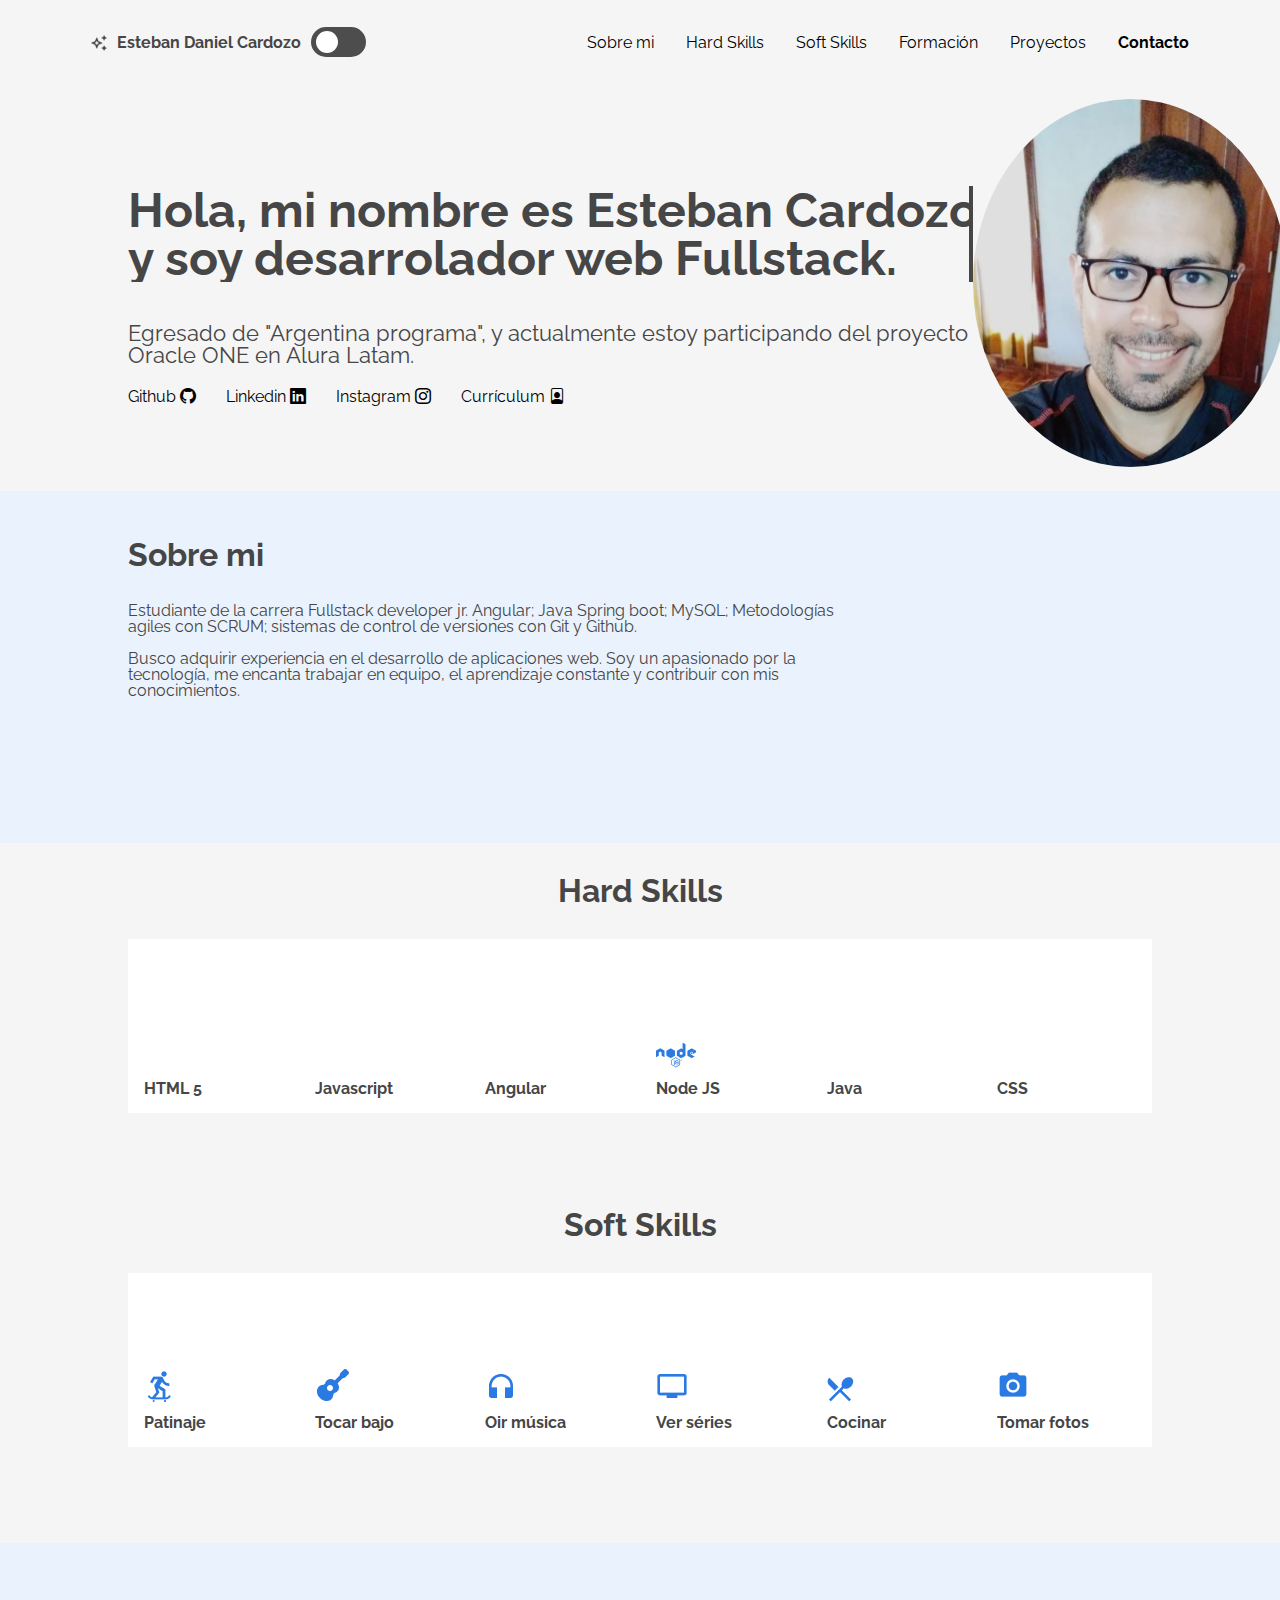
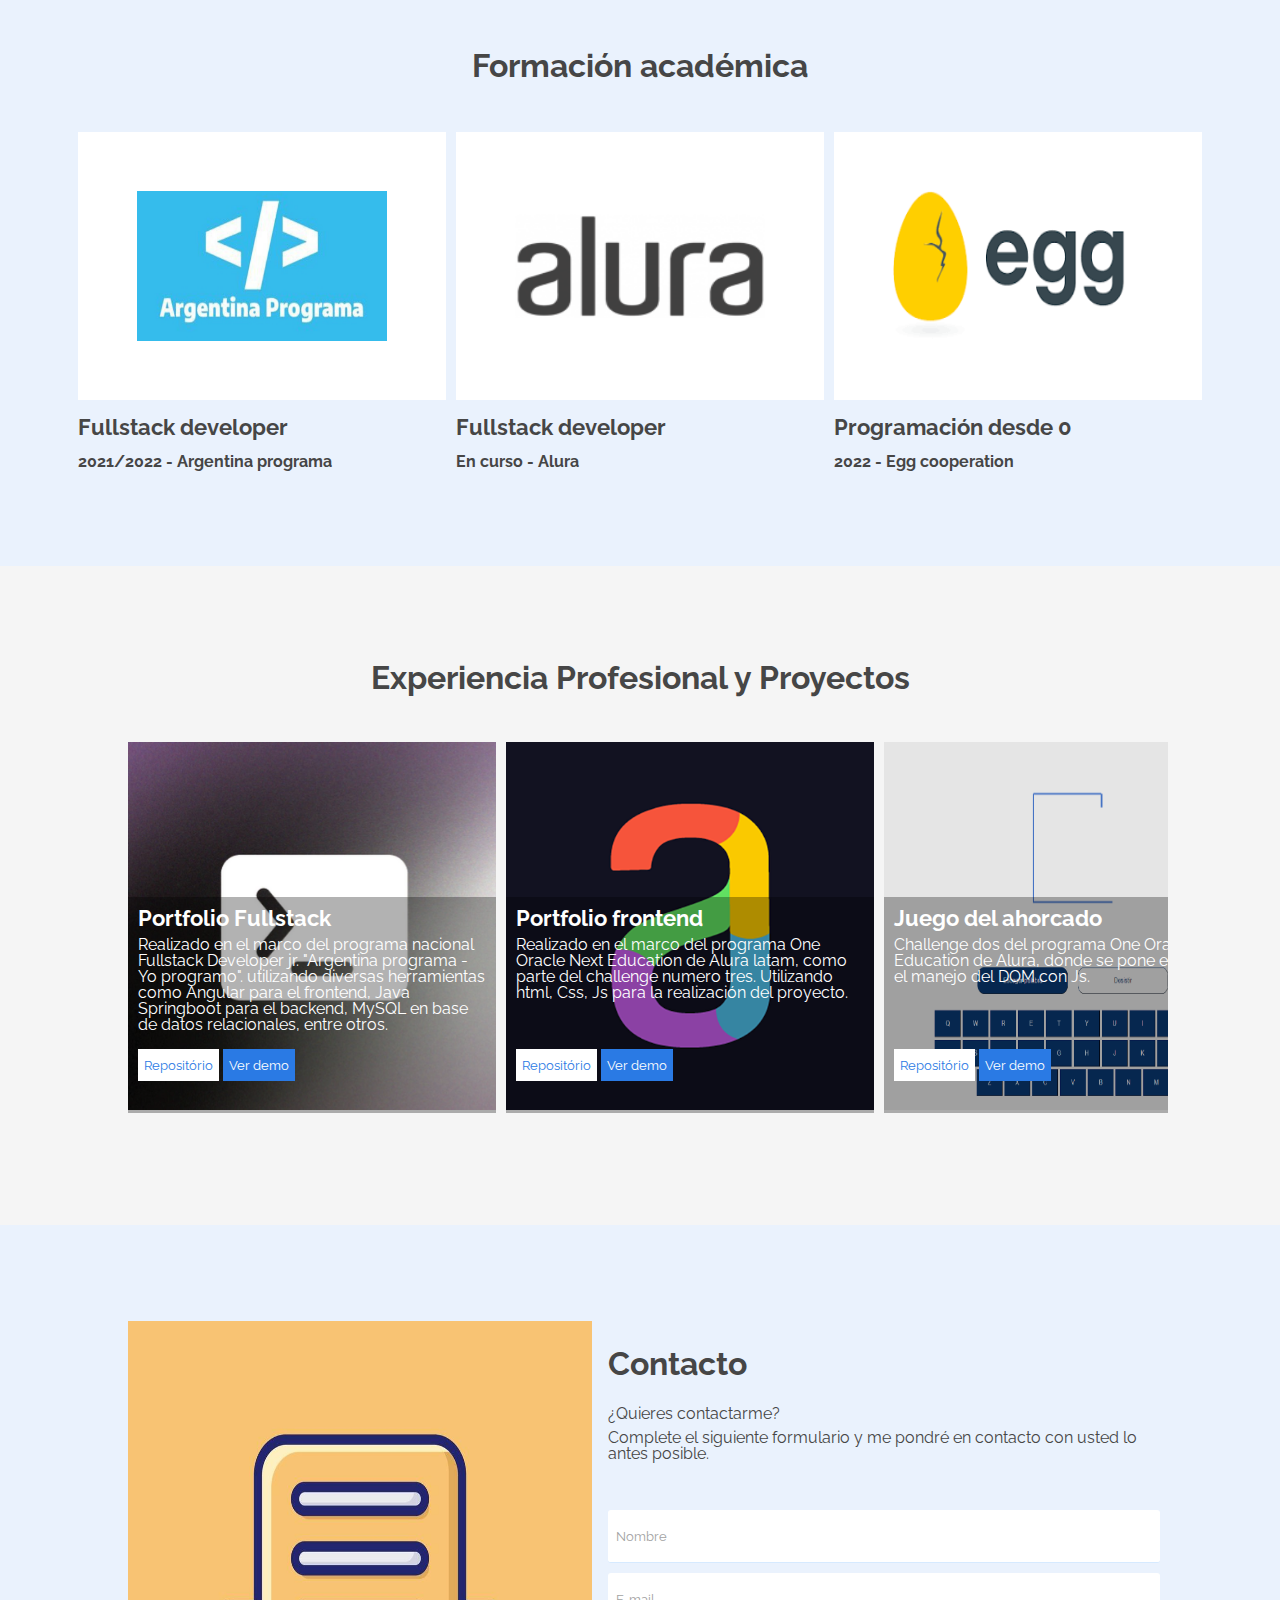
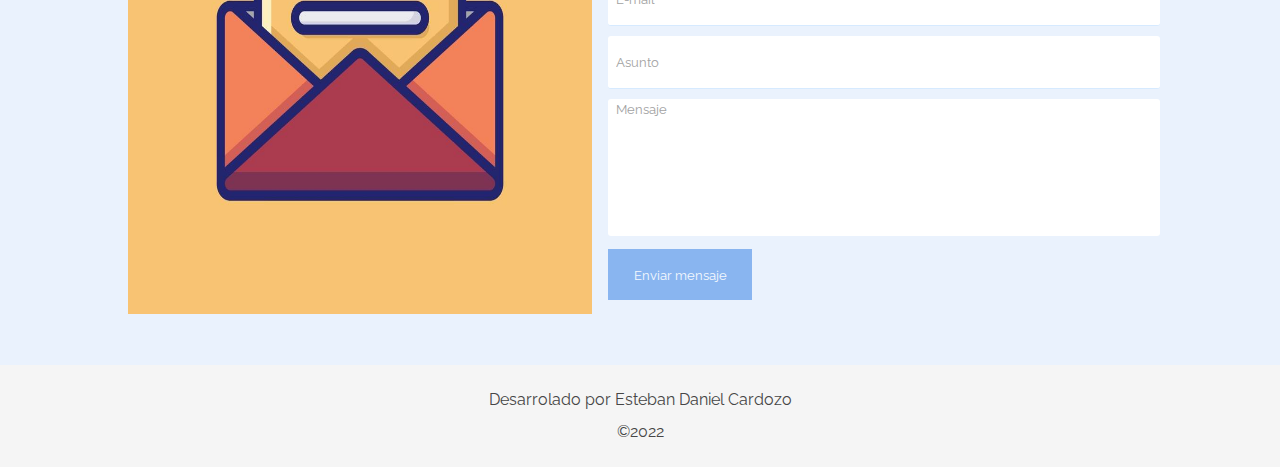
==== index.html @ bb332119 "se agrega animacion de tipeo a la clase title-profile.css" ====
<!DOCTYPE html>
<html lang="es">
  <head>
    <meta charset="UTF-8" />
    <meta http-equiv="X-UA-Compatible" content="IE=edge" />
    <meta name="viewport" content="width=device-width, initial-scale=1.0" />
    <!-- Referencia de la hoja de estilo de Css -->
    <link rel="stylesheet" href="style.css" />
    <!--css del menu----------------------------------------->
    <link rel="stylesheet" href="./menu.css" />
    <link rel="stylesheet" href="./css/menu/menu-header.css" />
    <link rel="stylesheet" href="./css/menu/menu-list.css" />
    <!--css header__title----------------------------------->
    <link rel="stylesheet" href="./title.css" />
    <link rel="stylesheet" href="./css/title/title-profile.css" />
    <link rel="stylesheet" href="./css/title/title-network.css" />
    <!--css section about------------------------------------->
    <link rel="stylesheet" href="./about.css" />
    <!-----------css section hard skilsss-------------------------->
    <link rel="stylesheet" href="./skills.css" />
    <link rel="stylesheet" href="./css/skills/skills-line.css" />
    <link rel="stylesheet" href="./css/skills/skills-box.css" />
    <!--css section soft skilss------------------------------------->
    <link rel="stylesheet" href="./soft-skills.css" />
    <link rel="stylesheet" href="./css/soft/soft-line.css" />
    <link rel="stylesheet" href="./css/soft/soft-box.css" />
    <!--css Sección de Formación académica -------------------->
    <link rel="stylesheet" href="./academic.css" />
    <link rel="stylesheet" href="./css/academic/academic-box.css" />
    <link rel="stylesheet" href="./css/academic/academic-list.css" />
    <!--section css experiencia laboral/proyectos-------------->
    <link rel="stylesheet" href="./experience.css" />
    <link rel="stylesheet" href="./css/experience/experience-card.css" />
    <link rel="stylesheet" href="./css/experience/experince-card-btn.css" />
    <!--------section de de contaco------------------->
    <link rel="stylesheet" href="./contact.css" />
    <link rel="stylesheet" href="./css/contact/contact-title.css" />
    <link rel="stylesheet" href="./css/contact/contact-form.css" />
    <!-----section del footer-------------------------->
    <link rel="stylesheet" href="./footer.css" />
    <!--validaciones del form-->
    <link rel="stylesheet" href="./css/validations/inputs.css" />

    <!--font awesome para los icons del proyecto-->
    <link
      rel="stylesheet"
      href="https://cdnjs.cloudflare.com/ajax/libs/font-awesome/6.2.0/css/all.min.css"
      integrity="sha512-xh6O/CkQoPOWDdYTDqeRdPCVd1SpvCA9XXcUnZS2FmJNp1coAFzvtCN9BmamE+4aHK8yyUHUSCcJHgXloTyT2A=="
      crossorigin="anonymous"
      referrerpolicy="no-referrer"
    />
    <link rel="icon" type="image/x-icon" href="./assets/favicon.png" />
    <!--bootstrap icons para el proyecto---------->
    <link
      rel="stylesheet"
      href="https://cdn.jsdelivr.net/npm/bootstrap-icons@1.8.3/font/bootstrap-icons.css"
    />
    <link rel="preconnect" href="https://fonts.googleapis.com" />
    <link rel="preconnect" href="https://fonts.gstatic.com" crossorigin />
    <!-- Fonte del Proyecto Raleway -->
    <link
      href="https://fonts.googleapis.com/css2?family=Raleway:wght@500&display=swap"
      rel="stylesheet"
    />
    <title>Mi Portafolio</title>
  </head>
  <body>
    <!-- Sección del Menú--------------------------------------------------------------------------------------------------------------------------  -->
    <div class="todo">
      <section class="menu">
        <header class="menu__header">
          <img class="menu__imagen" src="assets\vector.png" />
          <h3 class="menu__title">Esteban Daniel Cardozo</h3>
          <input type="checkbox" id="dark-mode" onclick="document.documentElement.classList.toggle('dark-mode')">
          <label for="dark-mode" class="lbl-switch"></label>
        </header>
        <nav>
          <ul class="menu__list">
            <li class="menu__list__item"><a href="#sobre-mi">Sobre mi</a></li>
            <li class="menu__list__item"><a href="#skills">Hard Skills</a></li>
            <li class="menu__list__item"><a href="#soft">Soft Skills</a></li>
            <li class="menu__list__item"><a href="#formacion">Formación</a></li>
            <li class="menu__list__item"><a href="#xp">Proyectos</a></li>
            <li class="menu__list__item__contacto">
              <a href="#contacto">Contacto</a>
            </li>
          </ul>
        </nav>
      </section>

      <!-- Sección del Header/Title/Hero ----------------------------------------------------------------------------------->
      <section class="title">
        <div class="title__div">
          <img class="title__profile" src="./assets/profile.jpeg" />
          <div class="title__container">
            <h2 class="title__bio">
              Hola, mi nombre es Esteban Cardozo <br> y soy desarrolador web
              Fullstack.
            </h2>

            <h3 class="title__subsection">
              Egresado de "Argentina programa", y actualmente estoy participando
              del proyecto Oracle ONE en Alura Latam.
            </h3>
            <ul class="title__network">
              <!-- Pon los enlaces de tus redes sociales favoritas -->
              <li class="title__network__item">
                <a href="https://github.com/EstebanDaniel" target="_blank"
                  >Github <i class="bi bi-github"></i>
                </a>
              </li>
              <li class="title__network__item">
                <a
                  href="https://www.linkedin.com/in/esteban-daniel-cardozo-7b8060239/"
                  target="_blank"
                  >Linkedin <i class="bi bi-linkedin"></i>
                </a>
              </li>
              <li class="title__network__item">
                <a
                  href="https://www.instagram.com/estebandaniel.cardozo/"
                  target="_blank"
                  >Instagram <i class="bi bi-instagram"></i
                ></a>
              </li>
              <li class="title__network__item">
                <a download href="./assets/CV_ESTEBAN_DANIEL_CARDOZO.pdf"
                  >Currículum <i class="bi bi-file-person"></i
                ></a>
              </li>
            </ul>
          </div>
        </div>
      </section>

      <!-- Sección sobre mi-------------------------------------------------------------------------------- -->
      <section class="about" id="sobre-mi">
        <div class="about__container">
          <div class="about__p">
            <h3 class="about__title">Sobre mi</h3>
            <p class="about__paragraph">
              Estudiante de la carrera Fullstack developer jr. Angular; Java
              Spring boot; MySQL; Metodologías agiles con SCRUM; sistemas de
              control de versiones con Git y Github.
            </p>
            <p class="about__paragraph">
              Busco adquirir experiencia en el desarrollo de aplicaciones web.
              Soy un apasionado por la tecnología, me encanta trabajar en
              equipo, el aprendizaje constante y contribuir con mis
              conocimientos.
            </p>
          </div>
          <!-- Si quieres, pon tú firma acá! -->
          <!--<img src="assets\signature.png">-->
        </div>
      </section>

      <!-- Sección de Skills------------------------------------------------------------------------- -->
      <section class="skills" id="skills">
        <h3 class="skills__title">Hard Skills</h3>
        <div class="skills__line">
          <div class="skills__box">
            <ul>
              <li class="skills__img"><i class="fa-brands fa-html5"></i></li>
              <li class="skills__name">HTML 5</li>
            </ul>
          </div>

          <div class="skills__box">
            <ul>
              <li class="skills__img">
                <i class="fa-brands fa-square-js"></i>
              </li>
              <li class="skills__name">Javascript</li>
            </ul>
          </div>

          <div class="skills__box">
            <ul>
              <li class="skills__img"><i class="fa-brands fa-angular"></i></li>
              <li class="skills__name">Angular</li>
            </ul>
          </div>

          <div class="skills__box">
            <ul>
              <li class="skills__img">
                <img src="assets\nodejs_icon.png" alt="" />
              </li>
              <li class="skills__name">Node JS</li>
            </ul>
          </div>

          <div class="skills__box">
            <ul>
              <li class="skills__img"><i class="fa-brands fa-java"></i></li>
              <li class="skills__name">Java</li>
            </ul>
          </div>

          <div class="skills__box">
            <ul>
              <li class="skills__img"><i class="fa-brands fa-css3-alt"></i></li>
              <li class="skills__name">CSS</li>
            </ul>
          </div>
        </div>
      </section>

      <!-- Sección de Soft skills --------------------------------------------------------------------------->
      <section class="soft" id="soft">
        <h3 class="soft__title">Soft Skills</h3>
        <div class="soft__line">
          <div class="soft__box">
            <ul>
              <li class="soft__img"><img src="assets\skate_icon.png" /></li>
              <li class="soft__name">Patinaje</li>
            </ul>
          </div>

          <div class="soft__box">
            <ul>
              <li class="soft__img">
                <img src="assets\guitar_icon.png" alt="" />
              </li>
              <li class="soft__name">Tocar bajo</li>
            </ul>
          </div>

          <div class="soft__box">
            <ul>
              <li class="soft__img">
                <img src="assets\headphones_icon.png" alt="" />
              </li>
              <li class="soft__name">Oir música</li>
            </ul>
          </div>

          <div class="soft__box">
            <ul>
              <li class="soft__img"><img src="assets\tv_icon.png" alt="" /></li>
              <li class="soft__name">Ver séries</li>
            </ul>
          </div>

          <div class="soft__box">
            <ul>
              <li class="soft__img">
                <img src="assets\forkspoon_icon.png" alt="" />
              </li>
              <li class="soft__name">Cocinar</li>
            </ul>
          </div>

          <div class="soft__box">
            <ul>
              <li class="soft__img">
                <img src="assets\camera_icon.png" alt="" />
              </li>
              <li class="soft__name">Tomar fotos</li>
            </ul>
          </div>
        </div>
      </section>
      <!---------------------------------------------------------------------------------------------------------------------->
      <!-- Sección de Formación académica -->
      <section class="academic" id="formacion">
        <h2 class="academic__title">Formación académica</h2>
        <div class="academic__courses">
          <div class="academic__courses__box">
            <ul class="academic__courses__list">
              <!-- Pon el logotipo de la institución de formación -->
              <li class="academic__courses__item__img">
                <img src="/assets/apLogo.png" />
              </li>
              <li class="academic__courses__item__title">
                <h4>Fullstack developer</h4>
              </li>
              <li class="academic__courses__item__subtitle">
                <p>2021/2022 - Argentina programa</p>
              </li>
            </ul>
          </div>
          <div class="academic__courses__box">
            <ul class="academic__courses__list">
              <!--Pon el logotipo de la institución de formación -->
              <li class="academic__courses__item__img">
                <img src="assets\alura_logo.png" />
              </li>
              <li class="academic__courses__item__title">
                <h4>Fullstack developer</h4>
              </li>
              <li class="academic__courses__item__subtitle">
                <p>En curso - Alura</p>
              </li>
            </ul>
          </div>
          <div class="academic__courses__box">
            <ul class="academic__courses__list">
              <!-- Pon el logotipo de la institución de formación -->
              <li class="academic__courses__item__img">
                <img src="assets/egg.png" />
              </li>
              <li class="academic__courses__item__title">
                <h4>Programación desde 0</h4>
              </li>
              <li class="academic__courses__item__subtitle">
                <p>2022 - Egg cooperation</p>
              </li>
            </ul>
          </div>
        </div>
      </section>

      <!-- Sección de Experiencia Profesional/Proyectos------------------------------------------------------------------------------->
      <section class="experience" id="xp">
        <h2 class="experience__section__title">
          Experiencia Profesional y Proyectos
        </h2>
        <div class="experience__galery">
          <div class="experience__card">
            <img src="./assets/fondoAp.jpg" alt="ap_logo" />
            <div class="experience__card__body">
              <h5>Portfolio Fullstack</h5>
              <p>
                Realizado en el marco del programa nacional Fullstack Developer
                jr. "Argentina programa - Yo programo". utilizando diversas
                herramientas como Angular para el frontend, Java Springboot para
                el backend, MySQL en base de datos relacionales, entre otros.
              </p>
              <div class="experience__card__btn">
                <a href="https://github.com/EstebanDaniel" target="_blank"
                  ><button class="experience__card__btn--repo">
                    Repositório
                  </button></a
                >
                <a href="https://hosting-angular-99528.web.app" target="_blank"
                  ><button class="experience__card__btn--demo">
                    Ver demo
                  </button></a
                >
              </div>
            </div>
          </div>

          <div class="experience__card">
            <img src="./assets/aluralatam.png" alt="portfolioOne" />
            <div class="experience__card__body">
              <h5>Portfolio frontend</h5>
              <p>
                Realizado en el marco del programa One Oracle Next Education de
                Alura latam, como parte del challenge numero tres. Utilizando
                html, Css, Js para la realización del proyecto.
              </p>
              <div class="experience__card__btn">
                <a
                  href="https://github.com/EstebanDaniel/PortfolioOne.git"
                  target="_blank"
                  ><button class="experience__card__btn--repo">
                    Repositório
                  </button></a
                >
                <a href="" target="_blank"
                  ><button class="experience__card__btn--demo">
                    Ver demo
                  </button></a
                >
              </div>
            </div>
          </div>

          <div class="experience__card">
            <img src="./assets/ahorcado.png" alt="ahorcadoOne" />
            <div class="experience__card__body">
              <h5>Juego del ahorcado</h5>
              <p>
                Challenge dos del programa One Oracle Next Education de Alura,
                donde se pone en practica el manejo del DOM con Js.
              </p>
              <div class="experience__card__btn">
                <a
                  href="https://github.com/EstebanDaniel/OneJuegoAhorcado.git"
                  target="_blank"
                  ><button class="experience__card__btn--repo">
                    Repositório
                  </button></a
                >
                <a
                  href="https://estebandaniel.github.io/OneJuegoAhorcado/"
                  target="_blank"
                  ><button class="experience__card__btn--demo">
                    Ver demo
                  </button></a
                >
              </div>
            </div>
          </div>

          <div class="experience__card">
            <img src="./assets/encriptador.png" alt="encriptadorOne" />
            <div class="experience__card__body">
              <h5>Encriptador One</h5>
              <p>
                Primer challenge del programa One Oracle Next Education de Alura
                latam, como puesta a punto de los conocimientos adquiridos en la
                ruta "principiante en programación"
              </p>
              <div class="experience__card__btn">
                <a
                  href="https://github.com/EstebanDaniel/EncriptadorOne.git"
                  target="_blank"
                  ><button class="experience__card__btn--repo">
                    Repositório
                  </button></a
                >
                <a
                  href="https://estebandaniel.github.io/EncriptadorOne/"
                  target="_blank"
                  ><button class="experience__card__btn--demo">
                    Ver demo
                  </button></a
                >
              </div>
            </div>
          </div>

          <div class="experience__card">
            <img src="./assets/dasslogo.png" alt="dassLogo" />
            <div class="experience__card__body">
              <h5>Dass SRL. Misiones, Argentina</h5>
              <p>
                Operario en multiples puestos, en los 9 años que desempeñe
                funciones en la empresa. Obteniendo un perfil responsable, con
                orientación a mejoras del desepeño de la mano de LEAN, 5s, etc.
              </p>
              <p>2011-2020</p>
            </div>
          </div>
        </div>
      </section>

      <!-- Sección de Contacto ----------------------------------------------------------------------------------------------------->
      <section class="formcontacto" id="contacto">
        <div class="formcontacto__contacto">
          <div class="formcontacto--esquerda">
            <img class="formcontacto__img" src="assets/contaco.jpg" />
          </div>
          <div class="formcontacto__text">
            <h2 class="formcontato__title">Contacto</h2>
            <h3 class="formcontacto__subtext">¿Quieres contactarme?</h3>
            <h3 class="formcontacto__subtext">
              Complete el siguiente formulario y me pondré en contacto con usted
              lo antes posible.
            </h3>

            <form
              class="formcontacto__form"
              id="form"
              action="https://formspree.io/f/mvonondz"
              method="POST"
            >
              <div class="input-container">
                <input
                  class="formcontacto__input --input"
                  type="text"
                  name="name"
                  placeholder="Nombre"
                  id="name"
                  required
                  pattern="[\s\S]{4,50}"
                  data-tipo="nombre"
                />
                <span class="input-message-error"></span>
              </div>

              <div class="input-container">
                <input
                  class="formcontacto__input --input"
                  type="email"
                  name="email"
                  placeholder="E-mail"
                  required
                  data-tipo="email"
                />
                <span class="input-message-error"></span>
              </div>

              <div class="input-container">
                <input
                  class="formcontacto__input --input"
                  type="text"
                  name="asunto"
                  placeholder="Asunto"
                  required
                  pattern="[\s\S]{4,50}"
                  data-tipo="asunto"
                />
                <span class="input-message-error"></span>
              </div>

              <div class="input-container">
                <textarea
                  class="formcontacto__textarea --input"
                  name="mensaje"
                  placeholder="Mensaje"
                  required
                  data-tipo="mensaje"
                  id="mensaje"
                ></textarea>
                <span class="input-message-error"></span>
              </div>

              <button
                disabled
                type="submit"
                class="formcontacto__btn"
                id="submitBtn"
              >
                Enviar mensaje
              </button>
            </form>
          </div>
        </div>
      </section>

      <!-- Sección de Footer------------------------------------------------------------------ -->
      <section class="footer">
        <div class="footer__rodapie">
          <p>Desarrolado por Esteban Daniel Cardozo</p>
          <p>©2022</p>
        </div>
      </section>
    </div>
    <!-- Script del documento JavaScript -->
    <script src="./app.js" type="module"></script>
  </body>
</html>
---- style.css ----
/*CSS Reset / Normalize*/
/* Hemos disponibilizado el básico de reset de estilos. Si quieren, añadan más informaciones 
en las secciones señaladas */

:root{
    /* Inserta la variable de los otros colores inspeccionando el exemplo de figma */
    /*Se esforce para trabalhar com variáveis, é uma dica profissional valiosa*/
   --cor-de-fundo: #F5F5F5;
   --cor-de-link: #000;
   --cor-sobre-mi:#EAF2FD;
   --cor-de-fuente:#464646;
   --primary-color: #0071ea;
   --secondary-color: #d6eaff;
   --contrast-dark-color: #4d4d4d;
   --contrast-light-color: #fff;
   --warning-color: #df2525;
   /*--success-color: #047900;*/
   --success-color: #0da308;
   --transparency-color: #4d4d4d33;
   --shadow: 0 5px 10px #55a6ff38;
}

html.dark-mode{
    filter:invert(100%);
}

html.dark-mode img{
    filter:invert(100%);
}

body {
    box-sizing: border-box;
    background-color: var(--cor-de-fundo) ;
    font-family: 'Raleway';
    margin: 0;
    padding: 0;
    line-height: 1;
}

ol, ul,li {
    list-style: none;
}
a{
    text-decoration: none;
    color: var(--cor-de-link);
}

/*En este desafío nosostros gustaríamos que ustedes intentaran utilizar la metodología BEM. 

Lo que es el BEM?

BEM (Bloque, Elemento, Modificador) es un enfoque basado en componentes para el 
desarrollo web. La idea detrás de esto es dividir la interfaz de usuario en bloques
independientes. Esto hace que el desarrollo de la interfaz sea fácil y rápido, incluso
con una interfaz de usuario compleja, y permite la reutilización del código existente sin copiar y pegar.

Enlace de la documentación oficial!
https://en.bem.info/methodology/quick-start/*/

.todo{
   
    min-height: 100vh;
    color:var(--cor-de-fuente);
}


/* Vamos a desafiarnos trabajando con responsividad?
Utiliza las referencias de los breakpoints @media abajo */


/*Tablet*/
@media (min-width: 768px) {

/* Menú */

/*title*/

/*Skills*/

/*Hobbies*/

/*Formación Académica*/

/*Experiencia Profesional*/

}

/*Mobile*/
@media (min-width: 425px) {

/*Menu*/

/*Titulo*/

/*Sección sobre mi*/

/*Skills*/

/*Hobbies*/
 
/*Formación Académica*/

/*Experiencia Profesional*/

 /*Contacto*/

/*Footer*/

}
---- menu.css ----
/*Sección Menu*/

.lbl-switch{
    margin:8px 0 0 10px;
    display: inline-block;
    width:55px;
    height: 30px;
    background-color: #4d4d4d;
    border-radius: 100px;
    position: relative;
    cursor: pointer;
}

.lbl-switch::after{
    position: absolute;
    content: "";
    width:22px;
    height:22px;
    background: #fff;
    border-radius: 100px;
    top: 4px;
    left: 5px;
    transition:0.3s;
}

#dark-mode:checked~ .lbl-switch::after{
    left: 28px;
}


#dark-mode{
    display: none;
}

 .menu {

    display:flex;
    justify-content: space-around;
    text-align: center;
    align-items: center;
    margin-top: 1.2rem;
    

}
---- css/menu/menu-header.css ----
.menu__header {
   display: flex; 
   
}

.menu__imagen{
    align-items: center;
    margin-top: 1rem;
    margin-right: 0.65rem;
    width: 1rem;
    height: 1rem;
}

.menu__title{
  font-size:1rem;
}
---- css/menu/menu-list.css ----
.menu__list{
    display:flex;
    justify-content: center;
    align-items: center;
    gap:2rem;
}

.menu__list__item__contacto{
   font-weight: bold;
}

.menu__list__item:hover{
    
    text-decoration: underline;
}

.menu__list__item__contacto:hover{
   
    text-decoration: underline;
}
---- title.css ----
/*Sección Title*/

.title__div{
    display: flex;
    align-items: center;
    width: 80%;
    margin: auto;
    margin-top: 2rem;
    
}
---- css/title/title-profile.css ----
.title__profile{
    order:1;
    background: url('/assets/profile.jpeg') center / cover no-repeat;
    border-radius: 100%;
    border-color: #464646;
   height: 368px;
   width: 368px;
}



.title__bio{

    font-size:3rem;
    white-space: nowrap;
    border-right: 4px solid;
    width: 29ch;
    animation: typing 2s steps(29),
    blink 0.5s infinite step-end alternate;
    overflow: hidden;
}

@keyframes typing  {
    from {
        width: 0;
    } 
}

@keyframes blink {
    50%  {
        border-color:transparent;
    }
}

.title__subsection{
    font-size:1.375rem;
    font-weight: normal;
}
---- css/title/title-network.css ----
.title__network{
    display: flex;
    gap: 30px;
    padding-left:0;
    
}

.title__network__item:hover{
    opacity: 0.6;
}
---- about.css ----
/*Sección About*/
.about{
    background-color: var(--cor-sobre-mi);
    margin-top:1.5rem;
}

.about__container{
    width: 80%;
    margin:auto;
    gap:16px;
    
}

.about__title{
    font-size:2rem;
    font-weight:bold;
}

.about__p{
    padding: 1rem 0 8rem 0;
}

.about__paragraph{
  
    width:70%;
   

}
---- skills.css ----
.skills{
   width: 80%;
   margin: auto;
   margin-top:2rem;
}

.skills__title{

    text-align: center;
    font-weight:bold;
    font-size:2rem;

}
---- css/skills/skills-line.css ----
.skills__line{
    display: flex;
    justify-content:space-between;
    
}
---- css/skills/skills-box.css ----
.skills__box{
    display: flex;
    justify-content: flex-start;
    align-items: flex-end;
    width:176px;
    height:174px;
    background-color: #fff;
    padding-left: 0;
}

.skills__box ul{
    padding-left: 1rem;
}

.skills__box:hover{
    cursor: pointer;
    transition: 0.3s all;
    transform: scale(0.9);
}

.skills__img{
    font-size:2rem;
    color:#2A7AE4;
}

.skills__name{

    margin-top:0.5rem;
    font-weight:bold;
    
    
}
---- soft-skills.css ----
.soft{
    width: 80%;
    margin: auto;
    margin-top:6rem;
    margin-bottom:6rem;
 }
 
 .soft__title{
 
     text-align: center;
     font-weight:bold;
     font-size:2rem;
 
 }
---- css/soft/soft-line.css ----
.soft__line{
    display: flex;
    justify-content:space-between;
    
}
---- css/soft/soft-box.css ----
.soft__box{
    display: flex;
    justify-content: flex-start;
    align-items: flex-end;
    width:176px;
    height:174px;
    background-color: #fff;
    padding-left: 0;
}

.soft__box ul{
    padding-left: 1rem;
}

.soft__box:hover{
    cursor: pointer;
    transition: 0.3s all;
    transform: scale(0.9);
}

.soft__img{
    font-size:2rem;
    color:#2A7AE4;
}

.soft__name{

    margin-top:0.5rem;
    font-weight:bold;
    
    
}
---- academic.css ----
.academic{
    width:100%;
    background-color: var(--cor-sobre-mi);
    padding-top:5rem;
    padding-bottom:5rem;
}

.academic__title{
    text-align: center;
    font-weight:bold;
    font-size:2rem;
    
    

}
---- css/academic/academic-box.css ----
.academic__courses{
    width: 80%;
    display:flex;
    justify-content:center;
    margin:auto;
    gap:10px;
    

}

.academic__courses__box{
  
    text-align:center;
    margin-top:0.5rem;
    
}

.academic__courses__box:hover{
    cursor: pointer;
    transition: 0.3s all;
    transform: scale(0.9);
}
---- css/academic/academic-list.css ----
.academic__courses__list{
    padding-left:0;
}

.academic__courses__item__img{

    display:flex;
    align-items:center;
    justify-content:center;
    width:368px;
    height:268px;
    background-color: #fff;
}

.academic__courses__item__img img{

    width:250px;
    height:150px;
   
}

.academic__courses__item__title h4{
    font-size:1.375rem;
    font-weight:bold;
    text-align:left;
    margin-top:1rem;
    margin-bottom:0.7rem;
}

.academic__courses__item__subtitle p{
    text-align:left;
    font-weight: bold;

}
---- experience.css ----
.experience{
    width:100%;
    margin-top:6rem;
}

.experience__section__title{
    text-align: center;
    font-weight:bold;
    font-size:2rem;
}

.experience__galery{
    
    width:80%;
    margin:auto;
    margin-top: 2rem;
    display: flex;
    overflow-y: auto;
    padding:1rem;
}

.experience__galery::-webkit-scrollbar{
    width: 10px;
    background: #d6eaff;
    border-radius:100px;
    
}

.experience__galery::-webkit-scrollbar-thumb{
    border-radius:100px;
    background: #0071ea;
    
}

.experience__galery::-webkit-scrollbar-thumb:hover{
    background: #0068d7;
    
}
---- css/experience/experience-card.css ----
.experience__card{
    margin-right: 10px;
    position:relative;
    
}


.experience__card img{
    width:368px;
    
    height:368px;

}

.experience__card__body{
    height:53%;
    position:absolute;
    bottom:0;
    padding:10px;
    background-color: rgba(0, 0, 0, 0.3);
    color: #fff;
}

.experience__card__body h5{
   
    font-size:1.375rem;
    padding-bottom: 0.5rem;
}

.experience__card__body h5,.experience__card__body p {
    margin:0;
}

.experience__card__body p {
    height:96px;
}
---- css/experience/experince-card-btn.css ----
.experience__card__btn  button{
    height: 2rem;
    cursor: pointer;
    border-width: 0;
    margin-top:1rem;
    font-family: 'Raleway';
     
}

.experience__card__btn--repo{

    background-color:#fff;
    color:#2A7AE4;
    border-color: #2A7AE4;
 
}

.experience__card__btn--repo:hover{
    transition: all 0.3s;
    opacity: 0.8;
}

.experience__card__btn--demo{

    background-color:#2A7AE4;
    color:#fff;

}

.experience__card__btn--demo:hover{
    transition: all 0.3s;
    opacity: 0.8;
}
---- contact.css ----
.formcontacto{
    width: 100%;
    background-color:var( --cor-sobre-mi);
    margin-top: 6rem;
}

.formcontacto__contacto {
    width: 80%;
    margin: auto;
    display: flex;
    padding: 6rem 3rem 3rem 3rem;

}
---- css/contact/contact-title.css ----
.formcontacto--esquerda{

    padding:0 1rem 0 0;
}

.formcontacto__img{
    height: 593px;
    width:464px;
    background-position: center;
    background-repeat: no-repeat;
    background-size: cover;
}

.formcontacto__text{
    display: block;
   
    
    
}

.formcontato__title{
    font-size:2rem;
    font-weight:bold;
}

.formcontacto__subtext{
    font-size:1rem;
    font-weight:normal;
    margin: 0 0 0.5rem 0;  
}
---- css/contact/contact-form.css ----
.formcontacto__form{
    display:flex;
    flex-direction: column;
    gap: 10px;
    margin-top: 3rem;
    justify-content: flex-end;
}

.formcontacto__input{
    width: 100%;
    height:3.25rem;
   border-radius:3px;
   padding: 0 0 0 0.5rem;
   border: none;
   border-bottom: 1px solid var(--secondary-color);
}

.formcontacto__input::placeholder{
    color:#A2A2A2;
    font-family: 'Raleway';
  
}

.formcontacto__input:focus {
    outline: none;
    background-color: #fff;
  }

.formcontacto__textarea{
    resize:none;
    width:100%;
    height:8.3125rem;
    border-radius:3px;
    border: none;
    padding-right: 0.375rem;
    
}


.formcontacto__textarea::placeholder{
    
    color:#A2A2A2;
    font-family: 'Raleway';
    padding: 0 0 0 0.375rem;
}

.formcontacto__textarea:focus {
    outline: none;
    background-color: #fff;
}

.formcontacto__btn{
    height:3.1875rem;
    width:9rem;
    background-color:#2A7AE4;
    color:#fff;
    border: none;
    font-family: 'Raleway'; 
    cursor: pointer;
}

.formcontacto__btn:hover{
    opacity: 0.8;
}

#submitBtn:disabled{
   opacity:0.5;
}
---- footer.css ----
.footer {
   
    width: 100%;
    height:6.375rem;
    display: flex;

}

.footer__rodapie{
    width:80%;
    margin:auto;
   
    
}

.footer__rodapie p {
    
    text-align: center;
  
}
---- css/validations/inputs.css ----
.input-container--invalid .--input {
    border: 1px solid;
    border-color: var(--warning-color);
  }
  
  .input-message-error {
    display: none;
  }


.input-container--invalid .input-message-error {
    color: var(--warning-color);
    display: block;
    margin-top: 0.5rem;
    padding-left: 0.5rem;
    font-size: 0.9rem;
    
  }

 .input-container--valid .--input{
    border:1px solid;
    border-color: var(--success-color);
  }
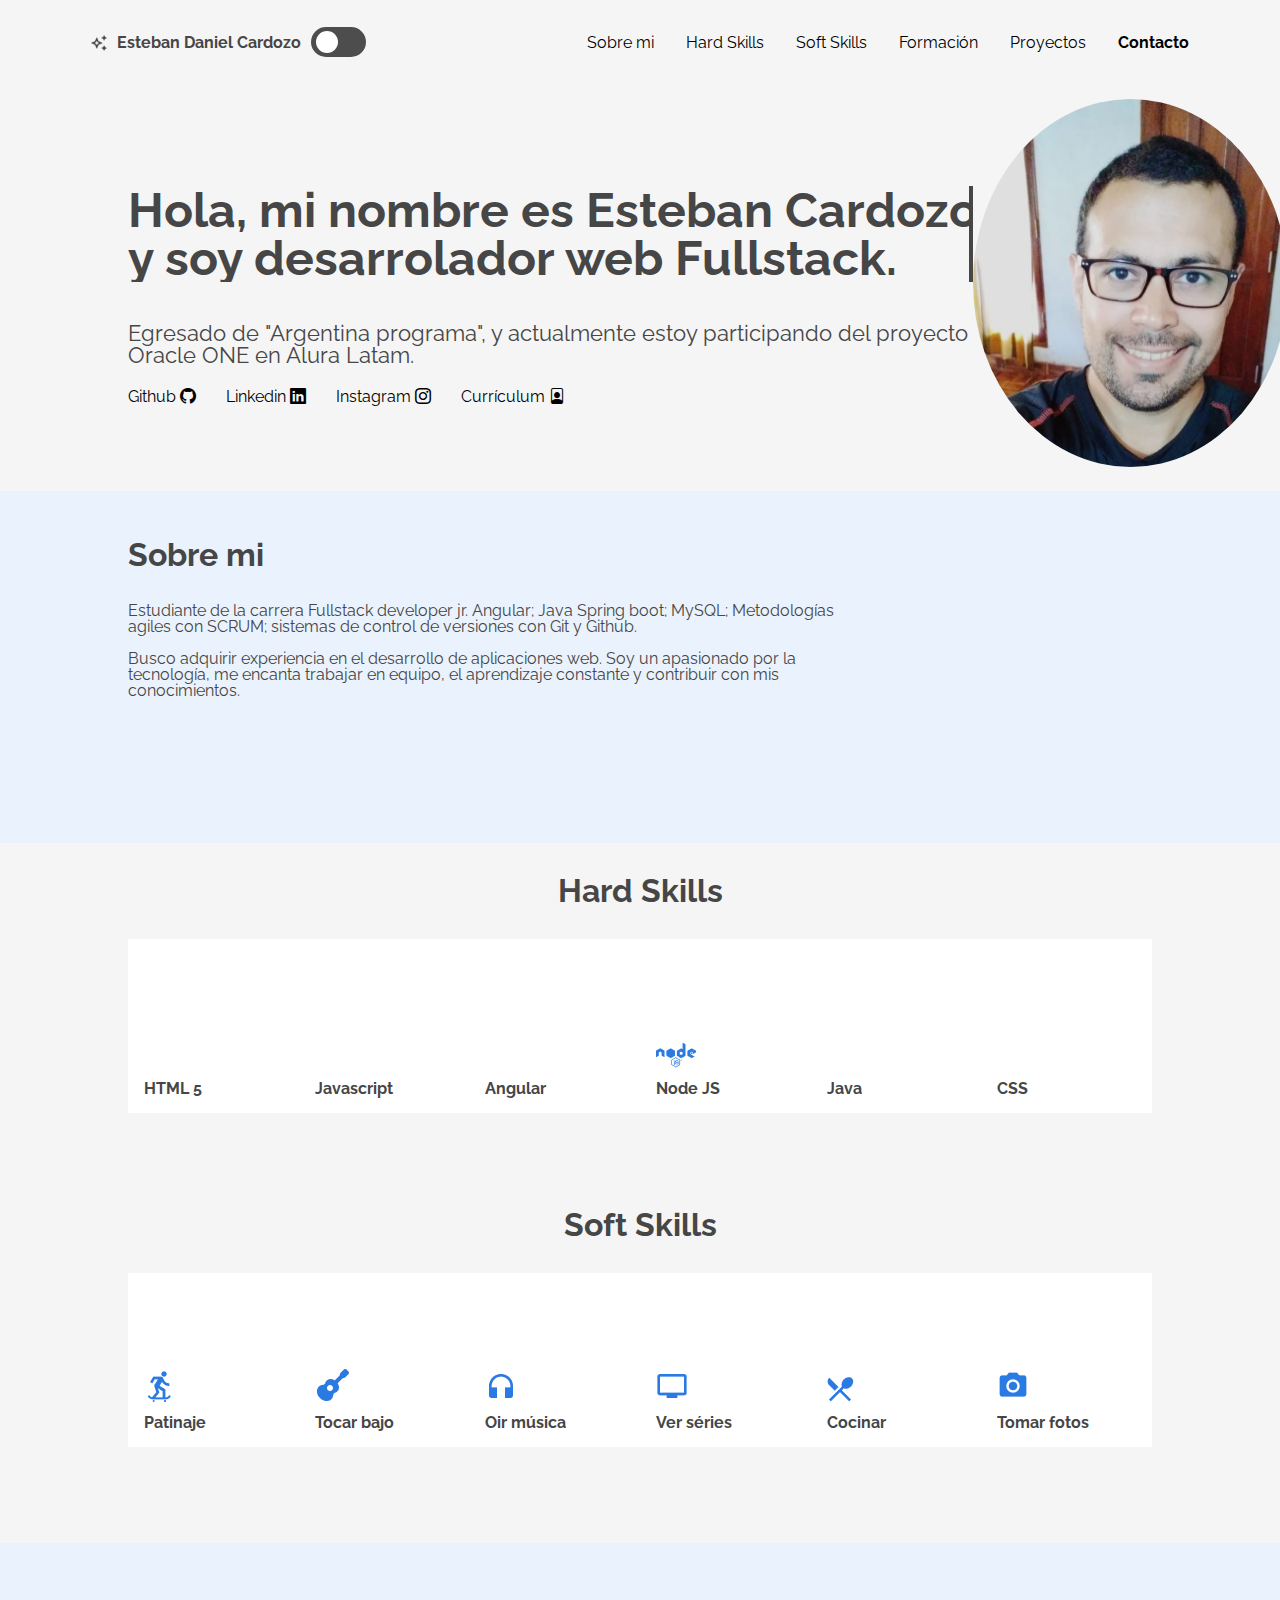
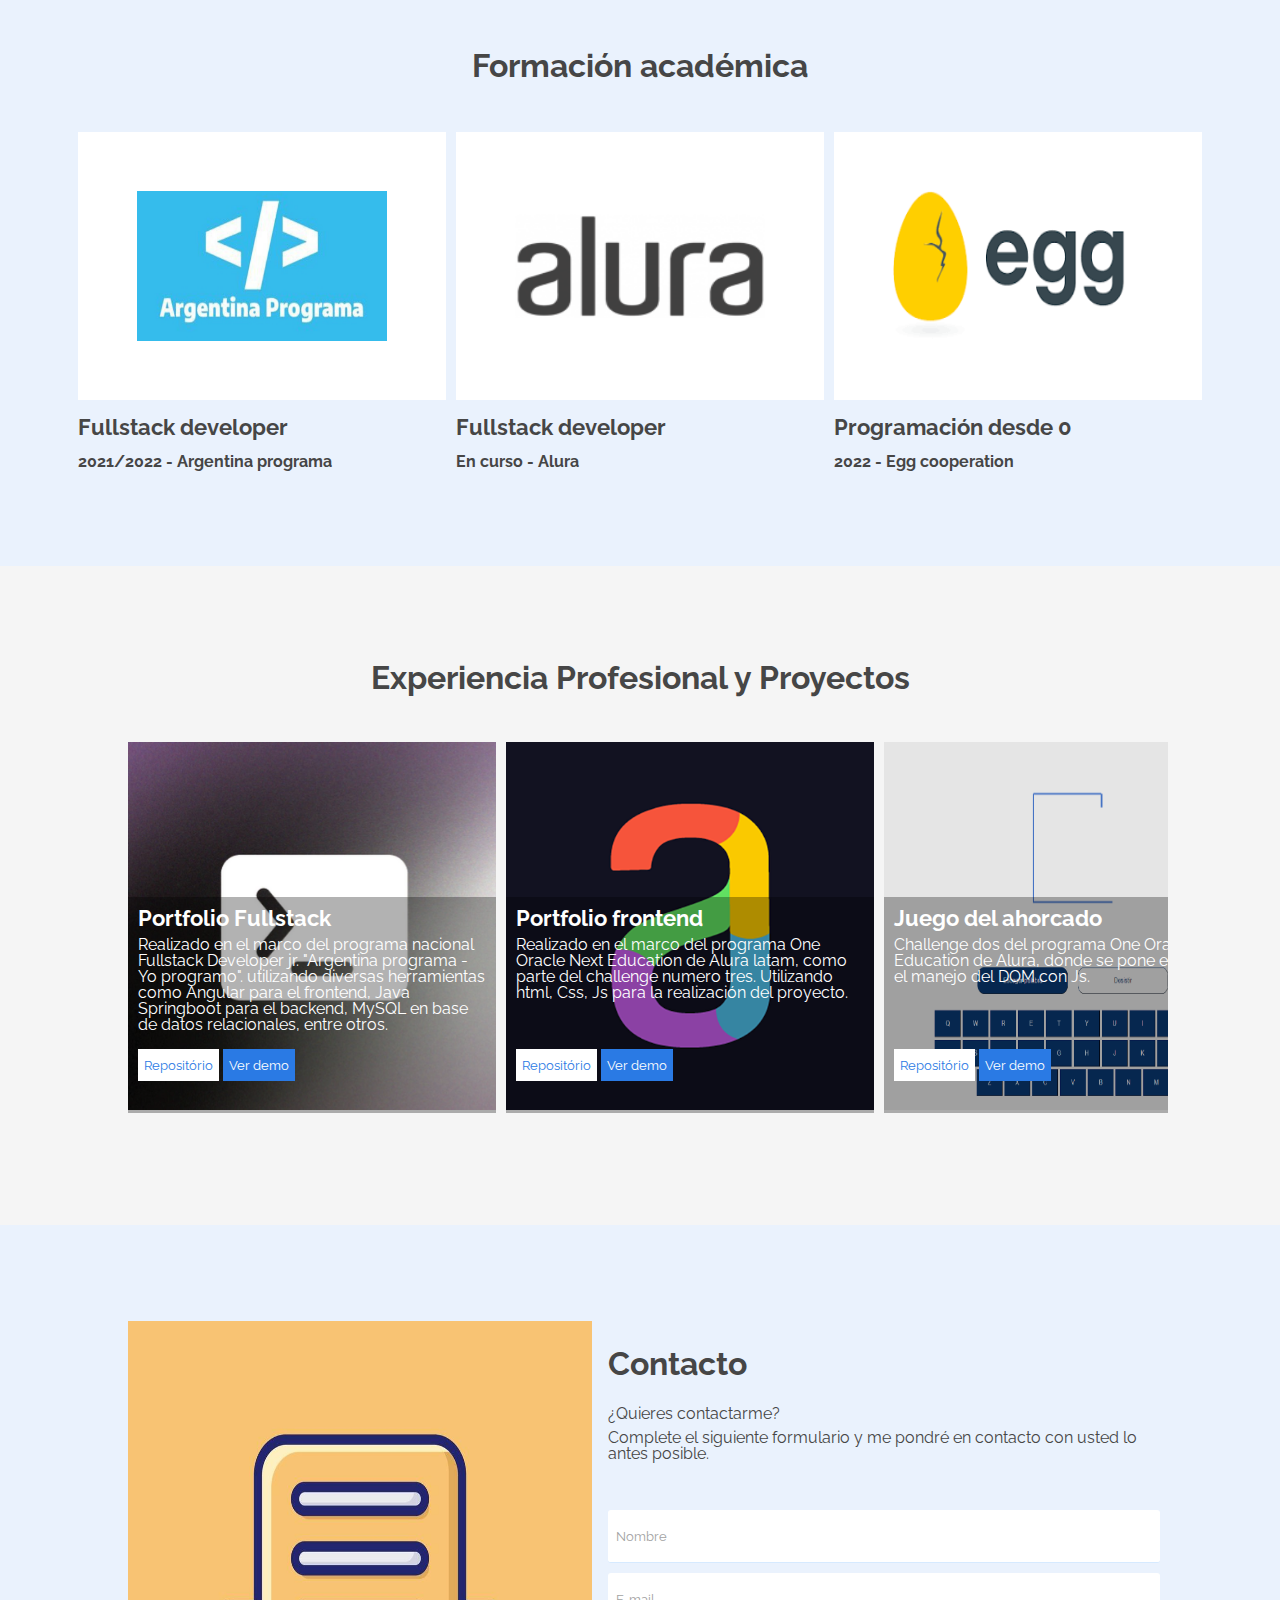
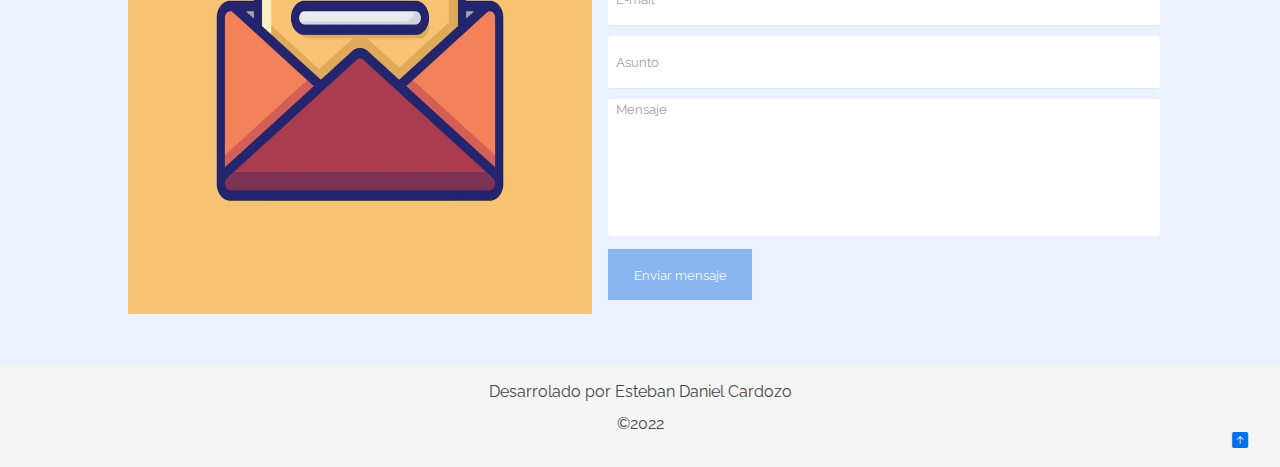
==== commit e4d67369: "se agrega volver-inicio en el footer" ====
--- a/index.html
+++ b/index.html
@@ -527,7 +527,8 @@
       <section class="footer">
         <div class="footer__rodapie">
           <p>Desarrolado por Esteban Daniel Cardozo</p>
-          <p>©2022</p>
+          <p>©2022 <a class="footer__volver-inicio" href="#"><i class="bi bi-arrow-up-square-fill"></i></a></p>
+          
         </div>
       </section>
     </div>
--- a/style.css
+++ b/style.css
@@ -26,6 +26,10 @@
 
 html.dark-mode img{
     filter:invert(100%);
+}
+
+html{
+    scroll-behavior: smooth;
 }
 
 body {
--- a/footer.css
+++ b/footer.css
@@ -7,7 +7,7 @@
 }
 
 .footer__rodapie{
-    width:80%;
+    width:100%;
     margin:auto;
    
     
@@ -17,4 +17,26 @@
     
     text-align: center;
   
-}+}
+
+.footer__volver-inicio{
+
+  
+    display: flex;
+    justify-content: flex-end;
+    margin-right: 2rem;
+    color:#0071ea;
+    
+
+}
+
+
+.footer__volver-inicio i:hover{
+
+    cursor: pointer;
+    transition: 0.3s all;
+    transform: scale(1.5);
+   
+}
+
+
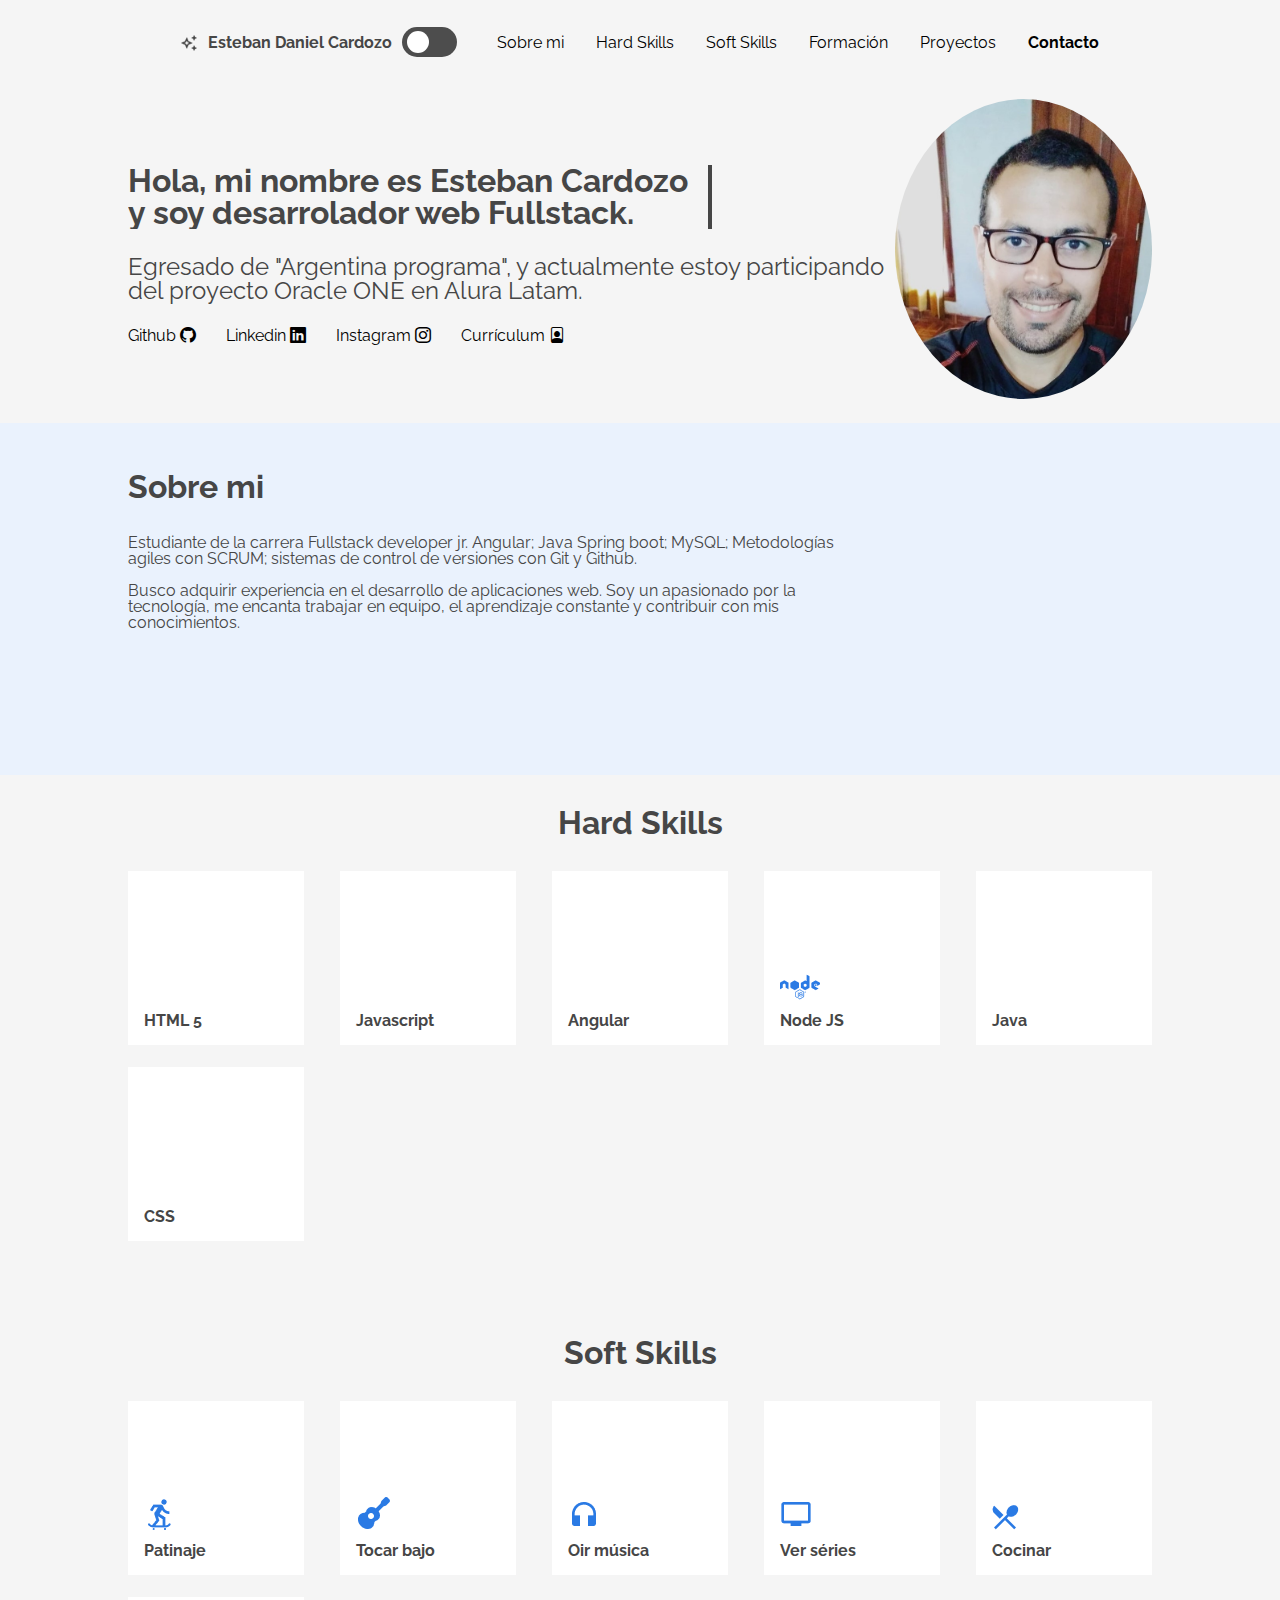
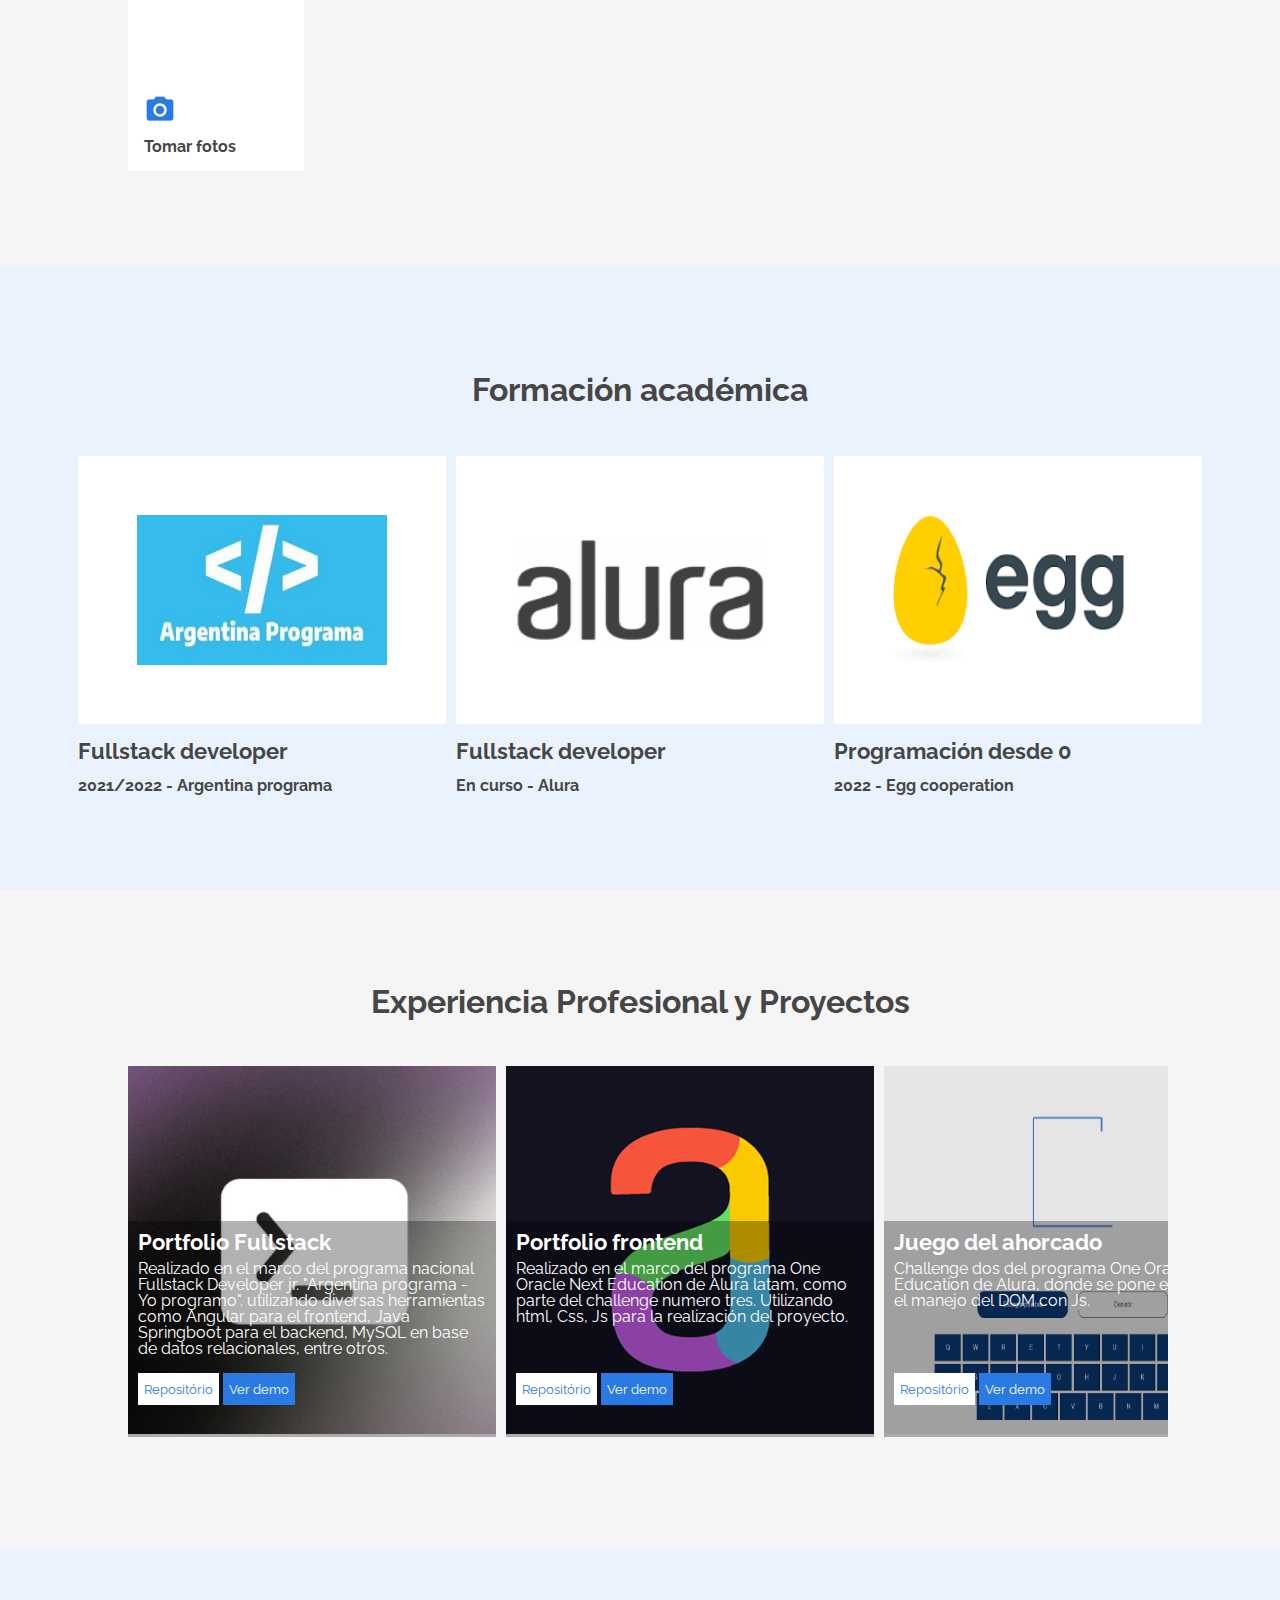
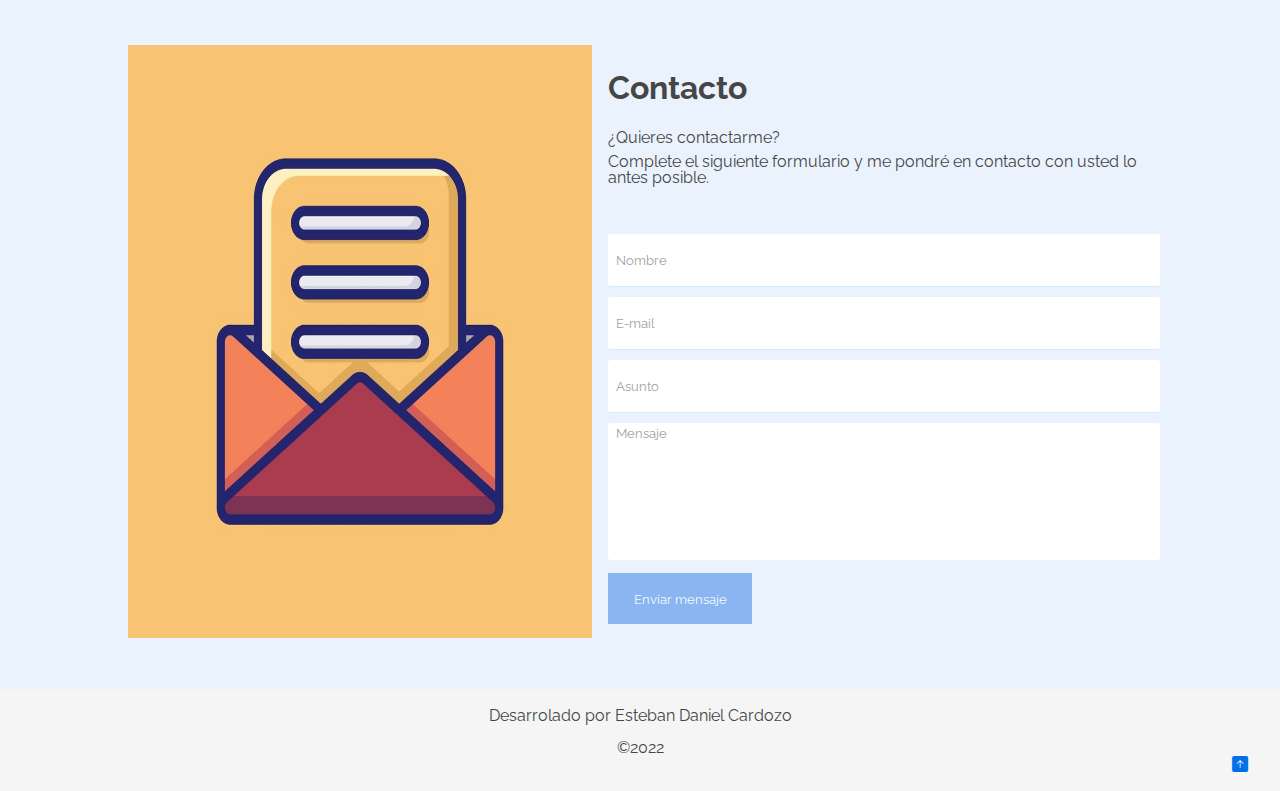
==== commit 891c7dba: "se realizo el responsive de la app, quedan cambios a considerar" ====
--- a/index.html
+++ b/index.html
@@ -322,7 +322,7 @@
             <img src="./assets/fondoAp.jpg" alt="ap_logo" />
             <div class="experience__card__body">
               <h5>Portfolio Fullstack</h5>
-              <p>
+              <p class="experience__card__p">
                 Realizado en el marco del programa nacional Fullstack Developer
                 jr. "Argentina programa - Yo programo". utilizando diversas
                 herramientas como Angular para el frontend, Java Springboot para
@@ -347,7 +347,7 @@
             <img src="./assets/aluralatam.png" alt="portfolioOne" />
             <div class="experience__card__body">
               <h5>Portfolio frontend</h5>
-              <p>
+              <p class="experience__card__p">
                 Realizado en el marco del programa One Oracle Next Education de
                 Alura latam, como parte del challenge numero tres. Utilizando
                 html, Css, Js para la realización del proyecto.
@@ -373,7 +373,7 @@
             <img src="./assets/ahorcado.png" alt="ahorcadoOne" />
             <div class="experience__card__body">
               <h5>Juego del ahorcado</h5>
-              <p>
+              <p class="experience__card__p">
                 Challenge dos del programa One Oracle Next Education de Alura,
                 donde se pone en practica el manejo del DOM con Js.
               </p>
@@ -400,7 +400,7 @@
             <img src="./assets/encriptador.png" alt="encriptadorOne" />
             <div class="experience__card__body">
               <h5>Encriptador One</h5>
-              <p>
+              <p class="experience__card__p">
                 Primer challenge del programa One Oracle Next Education de Alura
                 latam, como puesta a punto de los conocimientos adquiridos en la
                 ruta "principiante en programación"
@@ -428,7 +428,7 @@
             <img src="./assets/dasslogo.png" alt="dassLogo" />
             <div class="experience__card__body">
               <h5>Dass SRL. Misiones, Argentina</h5>
-              <p>
+              <p class="experience__card__p">
                 Operario en multiples puestos, en los 9 años que desempeñe
                 funciones en la empresa. Obteniendo un perfil responsable, con
                 orientación a mejoras del desepeño de la mano de LEAN, 5s, etc.
--- a/style.css
+++ b/style.css
@@ -75,17 +75,7 @@
 /*Tablet*/
 @media (min-width: 768px) {
 
-/* Menú */
 
-/*title*/
-
-/*Skills*/
-
-/*Hobbies*/
-
-/*Formación Académica*/
-
-/*Experiencia Profesional*/
 
 }
 
--- a/menu.css
+++ b/menu.css
@@ -41,4 +41,11 @@
     margin-top: 1.2rem;
     
 
+}
+
+/*responsive design-------------------------------------*/
+@media (min-width: 368px) {
+    .menu{
+        justify-content: center;
+    }
 }--- a/css/menu/menu-header.css
+++ b/css/menu/menu-header.css
@@ -16,4 +16,24 @@
 }
 
 
+@media(max-width:996px){
 
+  .menu__title{
+    font-size:0.875rem;
+  }
+  
+}
+
+@media(max-width:368px){
+
+  .menu__imagen {
+    display: none;
+    margin-right: 0;
+    
+    
+ }
+  
+}
+
+
+
--- a/css/menu/menu-list.css
+++ b/css/menu/menu-list.css
@@ -17,4 +17,41 @@
 .menu__list__item__contacto:hover{
    
     text-decoration: underline;
-}+}
+
+
+@media(max-width:996px){
+
+    .menu__list{
+        
+        gap:1.25rem;
+    }
+
+    .menu__list__item__contacto{
+        font-size: 0.8rem;
+     }
+     
+     .menu__list__item{
+         
+        font-size: 0.8rem;
+     }
+
+
+}
+
+
+@media (max-width: 768px) {
+
+.menu__list__item{
+    display: none;
+}
+
+}
+
+@media(max-width:368px){
+
+    .menu__list{
+        padding-inline-start: 0px;
+    }
+
+}
--- a/css/title/title-profile.css
+++ b/css/title/title-profile.css
@@ -11,7 +11,7 @@
 
 .title__bio{
 
-    font-size:3rem;
+    font-size:2.75rem;
     white-space: nowrap;
     border-right: 4px solid;
     width: 29ch;
@@ -33,6 +33,125 @@
 }
 
 .title__subsection{
-    font-size:1.375rem;
+    font-size:1.75rem;
     font-weight: normal;
-}+}
+
+
+/*responsive design-------------------------*/
+
+@media (max-width: 1368px) {
+
+    .title__profile{
+       height: 300px;
+       width: 300px;
+    }
+    
+    
+    
+    .title__bio{
+    
+        font-size:2rem;
+      
+    }
+
+    .title__subsection{
+        font-size:1.5rem;
+        
+    }
+
+
+}
+
+@media (max-width: 996px) {
+
+    .title__profile{
+       height: 248px;
+       width: 248px;
+    }
+    
+    
+    
+    .title__bio{
+    
+        font-size:1.5rem;
+      
+    }
+
+    .title__subsection{
+        font-size:1.25rem;
+        
+    }
+
+
+}
+
+@media (max-width: 768px) {
+
+    .title__profile{
+       height: 146px;
+       width: 146px;
+    }
+    
+    
+    
+    .title__bio{
+    
+        font-size:1.5rem;
+      
+    }
+
+    .title__subsection{
+        font-size:1rem;
+        
+    }
+
+
+}
+
+@media (max-width: 696px) {
+
+    .title__profile{
+       height: 126px;
+       width: 126px;
+    }
+    
+    
+    
+    .title__bio{
+    
+        font-size:1.375rem;
+      
+    }
+
+    .title__subsection{
+        font-size:0.875rem;
+        
+    }
+
+
+}
+
+@media (max-width: 596px) {
+
+    .title__profile{
+       display: none;
+    }
+    
+}
+
+@media (max-width: 500px) {
+
+   .title__bio {
+    
+    white-space: normal;
+    border-right: none;
+    width: auto;
+    animation: none,
+    
+    
+    
+}
+}
+
+
--- a/css/title/title-network.css
+++ b/css/title/title-network.css
@@ -7,4 +7,30 @@
 
 .title__network__item:hover{
     opacity: 0.6;
+}
+
+@media(max-width:768px){
+
+    .title__network{
+        
+        gap: 20px;
+        
+    }
+
+    .title__network__item{
+        font-size: 0.875rem;
+    }
+
+}
+
+@media(max-width:368px){
+
+    .title__network{
+        display: flex;
+        flex-direction: column;
+        text-align: center;
+        justify-content: center;
+    }
+
+
 }--- a/about.css
+++ b/about.css
@@ -25,4 +25,22 @@
     width:70%;
    
 
+}
+
+@media (max-width: 768px) {
+
+    .about__title{
+        font-size:1.375rem;
+        
+    }
+
+    .about__paragraph{
+  
+        font-size:0.875rem ;
+       
+    
+    }
+    
+
+    
 }--- a/skills.css
+++ b/skills.css
@@ -10,4 +10,12 @@
     font-weight:bold;
     font-size:2rem;
 
+}
+
+@media (max-width: 768px) {
+    
+    .skills__title{
+        font-size:1.375rem;
+    }
+    
 }--- a/css/skills/skills-line.css
+++ b/css/skills/skills-line.css
@@ -1,5 +1,18 @@
 .skills__line{
     display: flex;
     justify-content:space-between;
+    flex-wrap: wrap;
+    gap:22px;
+    
+}
+
+@media (max-width: 768px) {
+
+    .skills__line{
+        display: flex;
+        justify-content:space-evenly;
+        
+        
+    }
     
 }--- a/soft-skills.css
+++ b/soft-skills.css
@@ -11,4 +11,14 @@
      font-weight:bold;
      font-size:2rem;
  
- }+ }
+
+ @media (max-width: 768px) {
+
+    .soft__title{
+       
+        font-size:1.375rem;
+    
+    }
+    
+}
--- a/css/soft/soft-line.css
+++ b/css/soft/soft-line.css
@@ -1,5 +1,19 @@
 .soft__line{
     display: flex;
+    flex-wrap: wrap;
     justify-content:space-between;
+    gap: 22px;
+
+
+}
+
+@media (max-width: 768px) {
+
+    .soft__line{
+        display: flex;
+        justify-content:space-evenly;
+        
+        
+    }
     
 }--- a/academic.css
+++ b/academic.css
@@ -8,8 +8,15 @@
 .academic__title{
     text-align: center;
     font-weight:bold;
-    font-size:2rem;
+    font-size:2rem; 
+}
+
+@media (max-width: 768px) {
+
+    .academic__title{
+       
+        font-size:1.375rem;
     
+    }
     
-
 }
--- a/css/academic/academic-box.css
+++ b/css/academic/academic-box.css
@@ -19,4 +19,18 @@
     cursor: pointer;
     transition: 0.3s all;
     transform: scale(0.9);
+}
+
+
+@media (max-width: 768px) {
+
+    .academic__courses{
+  
+        display: flex;
+        flex-direction: column;
+        justify-content: center;
+        align-items: center;
+    }
+
+
 }--- a/css/academic/academic-list.css
+++ b/css/academic/academic-list.css
@@ -33,3 +33,92 @@
 
 }
 
+
+
+@media (max-width: 1268px) {
+
+    .academic__courses__item__img{ 
+        width:300px;
+        height:200px;
+        
+    }
+
+    .academic__courses__item__img img{
+
+        width:200px;
+        height:100px;
+       
+    }
+    
+    
+}
+
+
+@media (max-width: 996px) {
+
+    .academic__courses__item__img{ 
+        width:230px;
+        height:130px;
+        
+    }
+
+    .academic__courses__item__img img{
+
+        width:100px;
+        height:50px;
+       
+    }
+    
+    
+}
+
+@media (max-width: 768px) {
+
+    .academic__courses__item__img{ 
+        width:368px;
+    height:268px;
+        
+    }
+
+    .academic__courses__item__img img{
+
+        width:250px;
+        height:150px;
+       
+    }
+
+    .academic__courses__item__title h4{
+       
+        text-align: center;
+    }
+    
+    .academic__courses__item__subtitle p{
+        
+        text-align: center;
+        font-size:0.875rem
+    
+    } 
+    
+}
+
+@media (max-width: 500px) {
+
+    .academic__courses__item__img{ 
+        width:268px;
+    height:168px;
+        
+    }
+
+    .academic__courses__item__img img{
+
+        width:200px;
+        height:100px;
+       
+    }
+
+    
+}
+
+
+
+
--- a/experience.css
+++ b/experience.css
@@ -19,6 +19,7 @@
     padding:1rem;
 }
 
+/*diseñooo de barra----*/
 .experience__galery::-webkit-scrollbar{
     width: 10px;
     background: #d6eaff;
@@ -36,3 +37,40 @@
     background: #0068d7;
     
 }
+
+
+@media(max-width:768px){
+
+   
+
+    .experience__section__title{
+        
+        font-size:1.375rem;
+    }
+
+    .experience__card__p{
+
+        font-size: 0.875rem;
+
+    }
+    
+}
+
+@media(max-width:500px){
+
+    .experience__galery{
+    
+      
+        display: flex;
+        flex-direction: column;
+        align-items: center;
+        justify-content:center;
+        overflow-y:initial;
+
+        
+    }
+
+   
+
+
+}--- a/css/experience/experience-card.css
+++ b/css/experience/experience-card.css
@@ -34,3 +34,28 @@
 .experience__card__body p {
     height:96px;
 }
+
+
+@media(max-width:500px){
+
+    .experience__card{
+        margin-right: 0px;
+        position:static;
+        
+    }
+
+    .experience__card img{
+       display: none;
+       position: static;
+    
+    }
+
+    .experience__card__body{
+        
+        position:static;
+        width: 268px;
+        
+    }
+
+   
+}--- a/contact.css
+++ b/contact.css
@@ -1,4 +1,5 @@
 .formcontacto{
+    display: flex;
     width: 100%;
     background-color:var( --cor-sobre-mi);
     margin-top: 6rem;
@@ -12,5 +13,12 @@
 
 }
 
+@media(max-width:768px){
+
+   .formcontacto__contacto{ 
+    padding-top: 2rem;
+
+   }
 
 
+}
--- a/css/contact/contact-title.css
+++ b/css/contact/contact-title.css
@@ -27,4 +27,40 @@
     font-size:1rem;
     font-weight:normal;
     margin: 0 0 0.5rem 0;  
+}
+
+
+@media(max-width:910px){
+
+    .formcontacto__img{
+        height: 543px;
+        width:414px;
+        background-position: center;
+        background-repeat: no-repeat;
+        background-size: cover;
+    }
+
+}
+
+@media(max-width:768px){
+
+    .formcontacto--esquerda{
+
+        padding:0 0 0 0;
+    }
+
+    .formcontacto__img{
+     
+        display: none;
+    }
+
+    .formcontato__title{
+        font-size:1.375rem;
+       
+    }
+    
+    .formcontacto__subtext{
+        font-size:0.875rem;
+        
+    }
 }--- a/css/contact/contact-form.css
+++ b/css/contact/contact-form.css
@@ -65,4 +65,10 @@
 
 #submitBtn:disabled{
    opacity:0.5;
+}
+
+@media(max-width:768px){
+
+    
+   
 }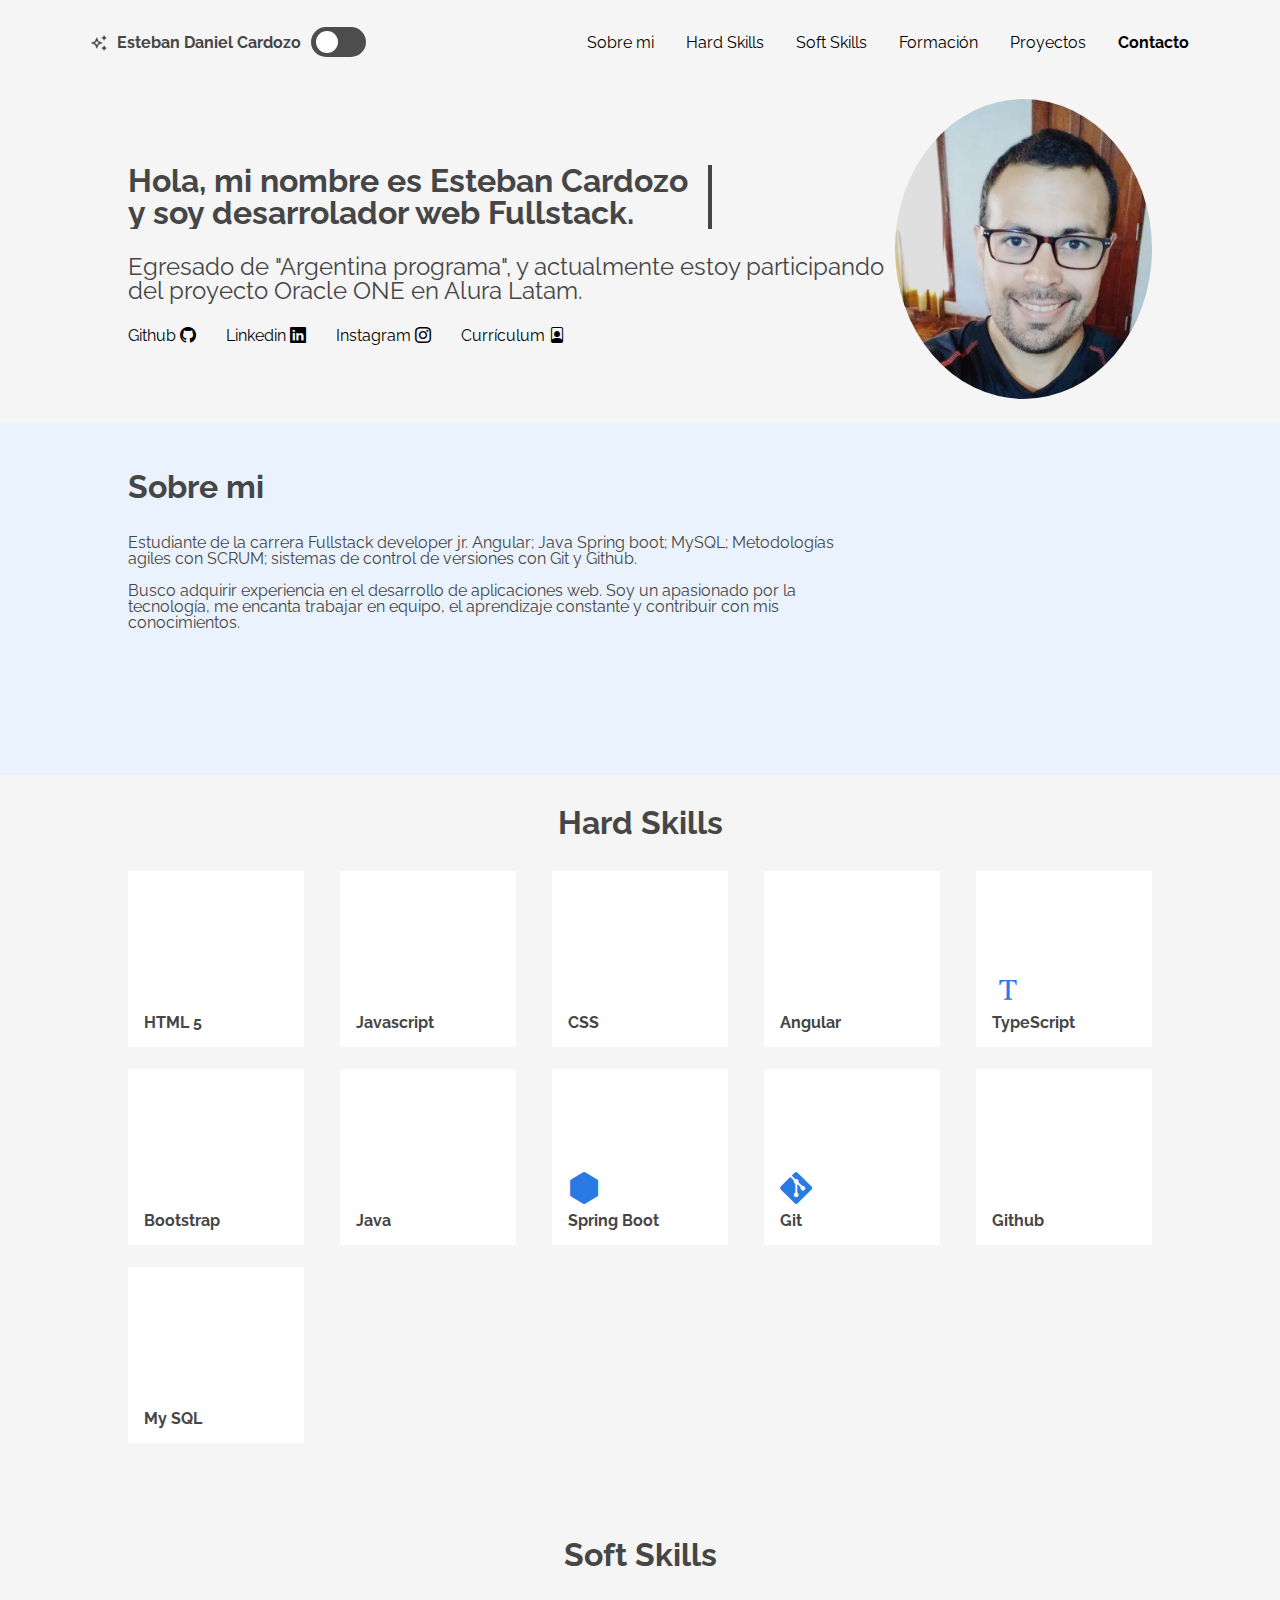
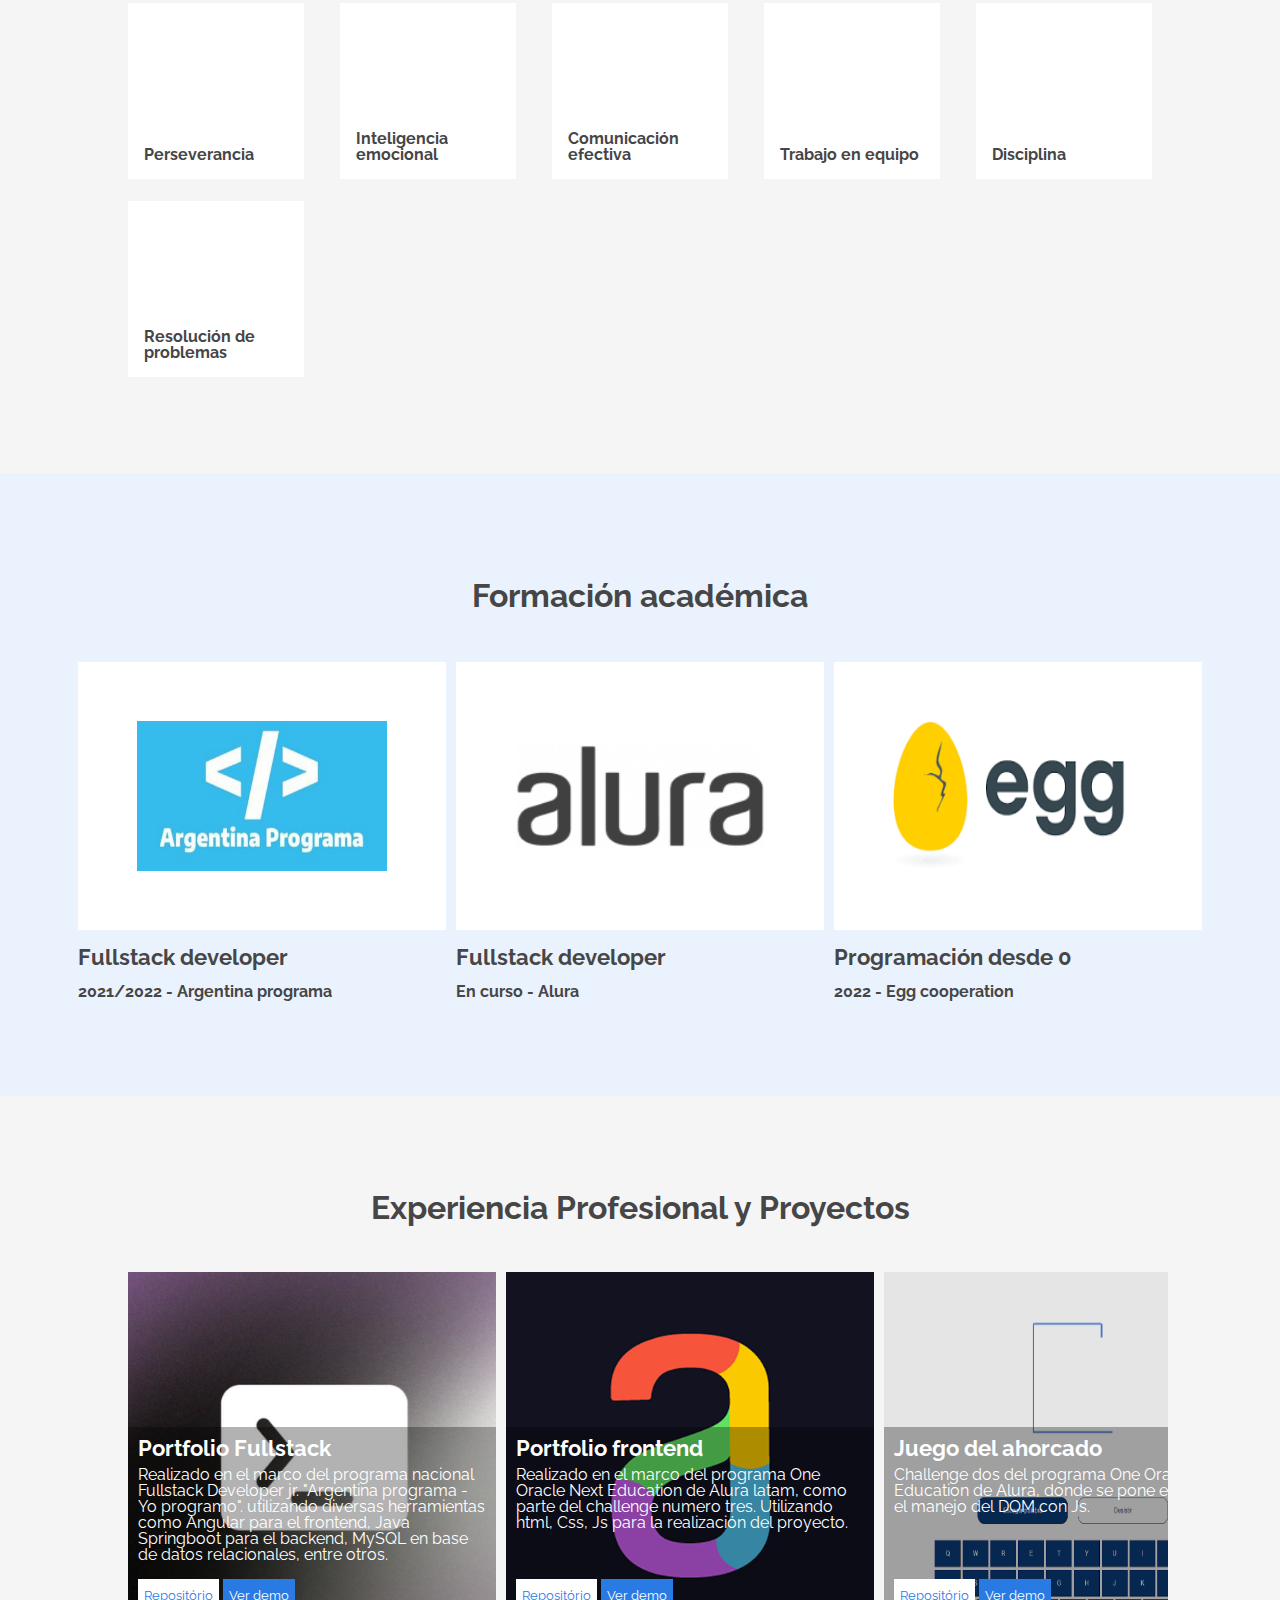
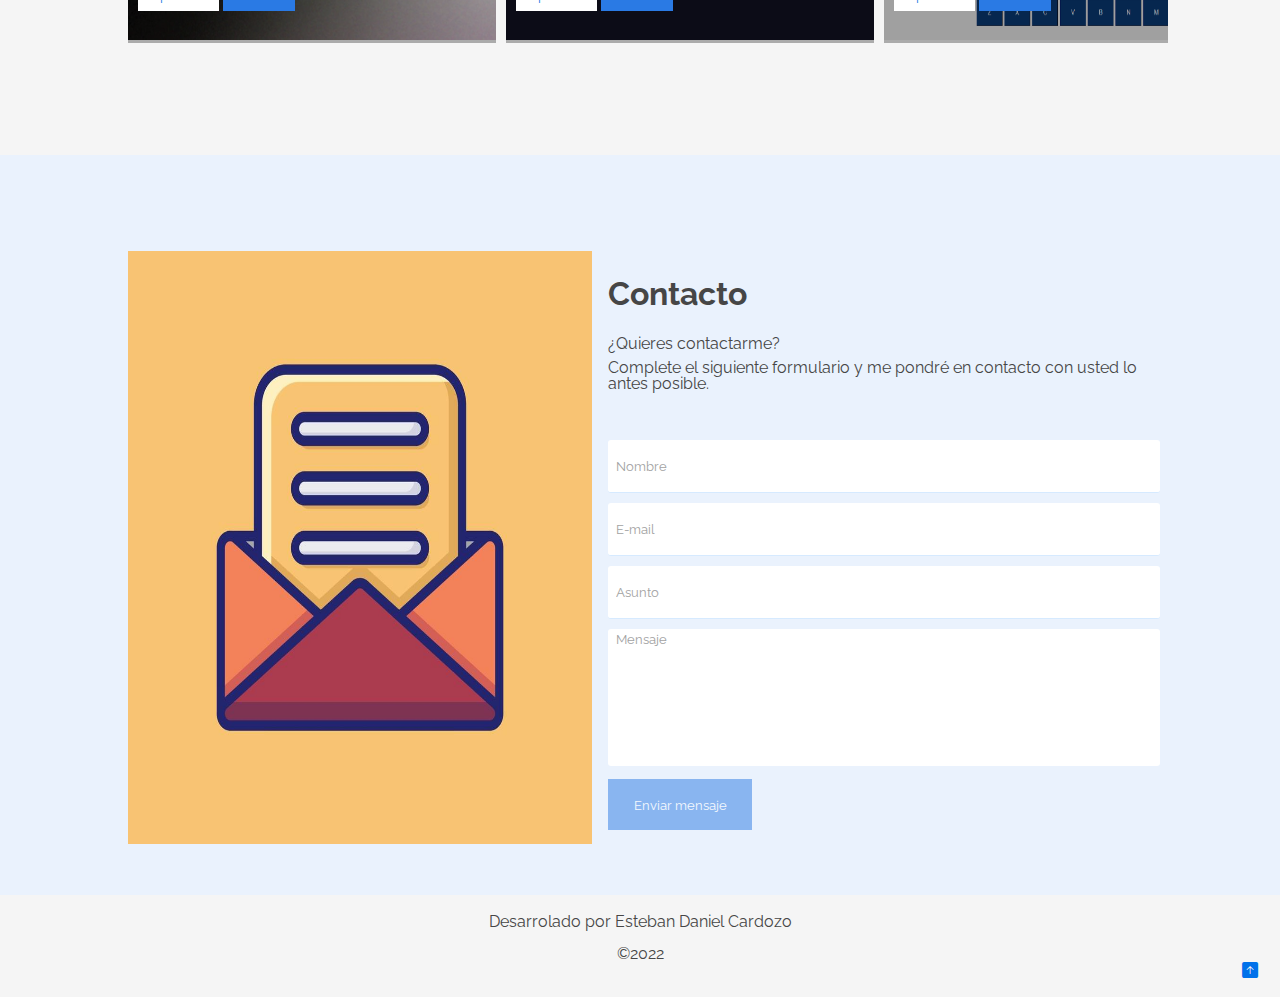
==== commit 3da218cc: "modificaciones de los icons en hard y soft skills" ====
--- a/index.html
+++ b/index.html
@@ -177,6 +177,13 @@
 
           <div class="skills__box">
             <ul>
+              <li class="skills__img"><i class="fa-brands fa-css3-alt"></i></li>
+              <li class="skills__name">CSS</li>
+            </ul>
+          </div>
+
+          <div class="skills__box">
+            <ul>
               <li class="skills__img"><i class="fa-brands fa-angular"></i></li>
               <li class="skills__name">Angular</li>
             </ul>
@@ -184,10 +191,17 @@
 
           <div class="skills__box">
             <ul>
+              <li class="skills__img"><i class="bi bi-fonts"></i></li>
+              <li class="skills__name">TypeScript</li>
+            </ul>
+          </div>
+
+          <div class="skills__box">
+            <ul>
               <li class="skills__img">
-                <img src="assets\nodejs_icon.png" alt="" />
-              </li>
-              <li class="skills__name">Node JS</li>
+                <i class="fa-brands fa-bootstrap"></i>
+              </li>
+              <li class="skills__name">Bootstrap</li>
             </ul>
           </div>
 
@@ -200,10 +214,32 @@
 
           <div class="skills__box">
             <ul>
-              <li class="skills__img"><i class="fa-brands fa-css3-alt"></i></li>
-              <li class="skills__name">CSS</li>
-            </ul>
-          </div>
+              <li class="skills__img"><i class="bi bi-hexagon-fill"></i></li>
+              <li class="skills__name">Spring Boot</li>
+            </ul>
+          </div>
+
+          <div class="skills__box">
+            <ul>
+              <li class="skills__img"><i class="bi bi-git"></i></li>
+              <li class="skills__name">Git</li>
+            </ul>
+          </div>
+
+          <div class="skills__box">
+            <ul>
+              <li class="skills__img"><i class="fa-brands fa-github"></i></li>
+              <li class="skills__name">Github</li>
+            </ul>
+          </div>
+
+          <div class="skills__box">
+            <ul>
+              <li class="skills__img"><i class="fa-solid fa-database"></i></li>
+              <li class="skills__name">My SQL</li>
+            </ul>
+          </div>
+
         </div>
       </section>
 
@@ -213,51 +249,51 @@
         <div class="soft__line">
           <div class="soft__box">
             <ul>
-              <li class="soft__img"><img src="assets\skate_icon.png" /></li>
-              <li class="soft__name">Patinaje</li>
+              <li class="soft__img"><i class="fa-solid fa-hand-back-fist"></i></li>
+              <li class="soft__name">Perseverancia</li>
             </ul>
           </div>
 
           <div class="soft__box">
             <ul>
               <li class="soft__img">
-                <img src="assets\guitar_icon.png" alt="" />
-              </li>
-              <li class="soft__name">Tocar bajo</li>
+                <i class="fa-solid fa-people-arrows"></i>
+              </li>
+              <li class="soft__name">Inteligencia emocional</li>
             </ul>
           </div>
 
           <div class="soft__box">
             <ul>
               <li class="soft__img">
-                <img src="assets\headphones_icon.png" alt="" />
-              </li>
-              <li class="soft__name">Oir música</li>
+                <i class="fa-solid fa-handshake"></i>
+              </li>
+              <li class="soft__name">Comunicación efectiva</li>
             </ul>
           </div>
 
           <div class="soft__box">
             <ul>
-              <li class="soft__img"><img src="assets\tv_icon.png" alt="" /></li>
-              <li class="soft__name">Ver séries</li>
+              <li class="soft__img"><i class="fa-solid fa-people-group"></i></li>
+              <li class="soft__name">Trabajo en equipo</li>
             </ul>
           </div>
 
           <div class="soft__box">
             <ul>
               <li class="soft__img">
-                <img src="assets\forkspoon_icon.png" alt="" />
-              </li>
-              <li class="soft__name">Cocinar</li>
+                <i class="fa-sharp fa-solid fa-person-arrow-up-from-line"></i>
+              </li>
+              <li class="soft__name">Disciplina</li>
             </ul>
           </div>
 
           <div class="soft__box">
             <ul>
               <li class="soft__img">
-                <img src="assets\camera_icon.png" alt="" />
-              </li>
-              <li class="soft__name">Tomar fotos</li>
+                <i class="fa-solid fa-user-plus"></i>
+              </li>
+              <li class="soft__name">Resolución de problemas</li>
             </ul>
           </div>
         </div>
--- a/menu.css
+++ b/menu.css
@@ -44,8 +44,15 @@
 }
 
 /*responsive design-------------------------------------*/
-@media (min-width: 368px) {
+@media (max-width: 368px) {
     .menu{
         justify-content: center;
     }
+
+ 
+
+
+
+
+   
 }--- a/css/menu/menu-header.css
+++ b/css/menu/menu-header.css
@@ -21,6 +21,13 @@
   .menu__title{
     font-size:0.875rem;
   }
+
+  .menu__imagen{
+    
+    margin-top: 0.75rem;
+    
+}
+
   
 }
 
--- a/css/menu/menu-list.css
+++ b/css/menu/menu-list.css
@@ -1,11 +1,12 @@
 .menu__list{
     display:flex;
-    justify-content: center;
+    justify-content: space-between;
     align-items: center;
     gap:2rem;
 }
 
 .menu__list__item__contacto{
+    display: flex;
    font-weight: bold;
 }
 
@@ -54,4 +55,9 @@
         padding-inline-start: 0px;
     }
 
+    .menu__list__item__contacto{
+        display: none;
+    }
+     
+
 }
--- a/css/title/title-profile.css
+++ b/css/title/title-profile.css
@@ -15,7 +15,7 @@
     white-space: nowrap;
     border-right: 4px solid;
     width: 29ch;
-    animation: typing 2s steps(29),
+    animation: typing 2s steps(40),
     blink 0.5s infinite step-end alternate;
     overflow: hidden;
 }
--- a/css/skills/skills-box.css
+++ b/css/skills/skills-box.css
@@ -3,7 +3,7 @@
     justify-content: flex-start;
     align-items: flex-end;
     width:176px;
-    height:174px;
+    height:176px;
     background-color: #fff;
     padding-left: 0;
 }
@@ -28,5 +28,26 @@
     margin-top:0.5rem;
     font-weight:bold;
     
-    
+}
+
+@media(max-width:768px){
+
+    .skills__name{
+
+       font-size: 0.875rem;
+        
+    }
+}
+
+
+@media(max-width:468px){
+
+    .skills__box{
+        width:126px;
+        height:126px;
+      
+    }
+
+   
+
 }--- a/css/soft/soft-box.css
+++ b/css/soft/soft-box.css
@@ -3,7 +3,7 @@
     justify-content: flex-start;
     align-items: flex-end;
     width:176px;
-    height:174px;
+    height:176px;
     background-color: #fff;
     padding-left: 0;
 }
@@ -29,4 +29,26 @@
     font-weight:bold;
     
     
+}
+
+@media(max-width:768px){
+
+    .soft__name{
+
+       font-size: 0.875rem;
+        
+    }
+}
+
+
+@media(max-width:468px){
+
+    .soft__box{
+        width:126px;
+        height:126px;
+      
+    }
+
+   
+
 }--- a/css/experience/experience-card.css
+++ b/css/experience/experience-card.css
@@ -55,6 +55,7 @@
         position:static;
         width: 268px;
         
+        
     }
 
    
--- a/footer.css
+++ b/footer.css
@@ -24,7 +24,7 @@
   
     display: flex;
     justify-content: flex-end;
-    margin-right: 2rem;
+    margin-right: 1.375rem;
     color:#0071ea;
     
 
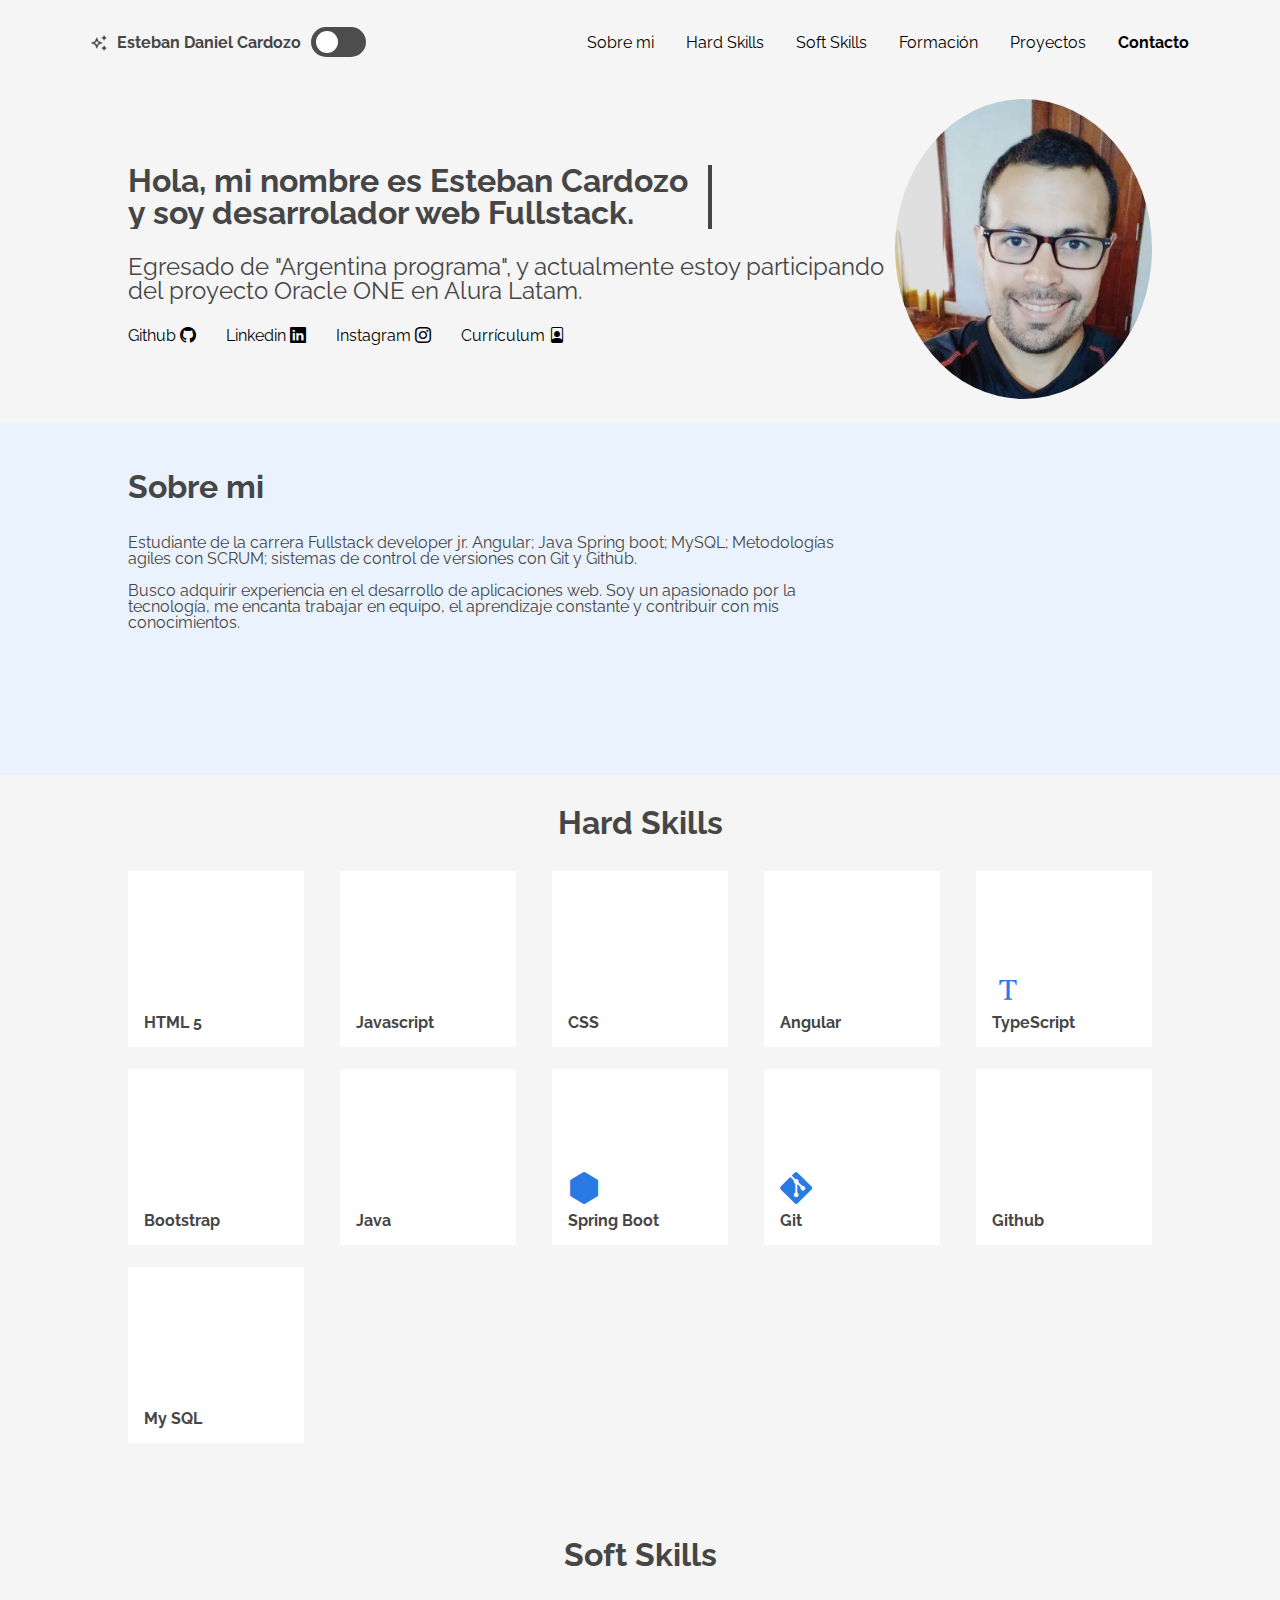
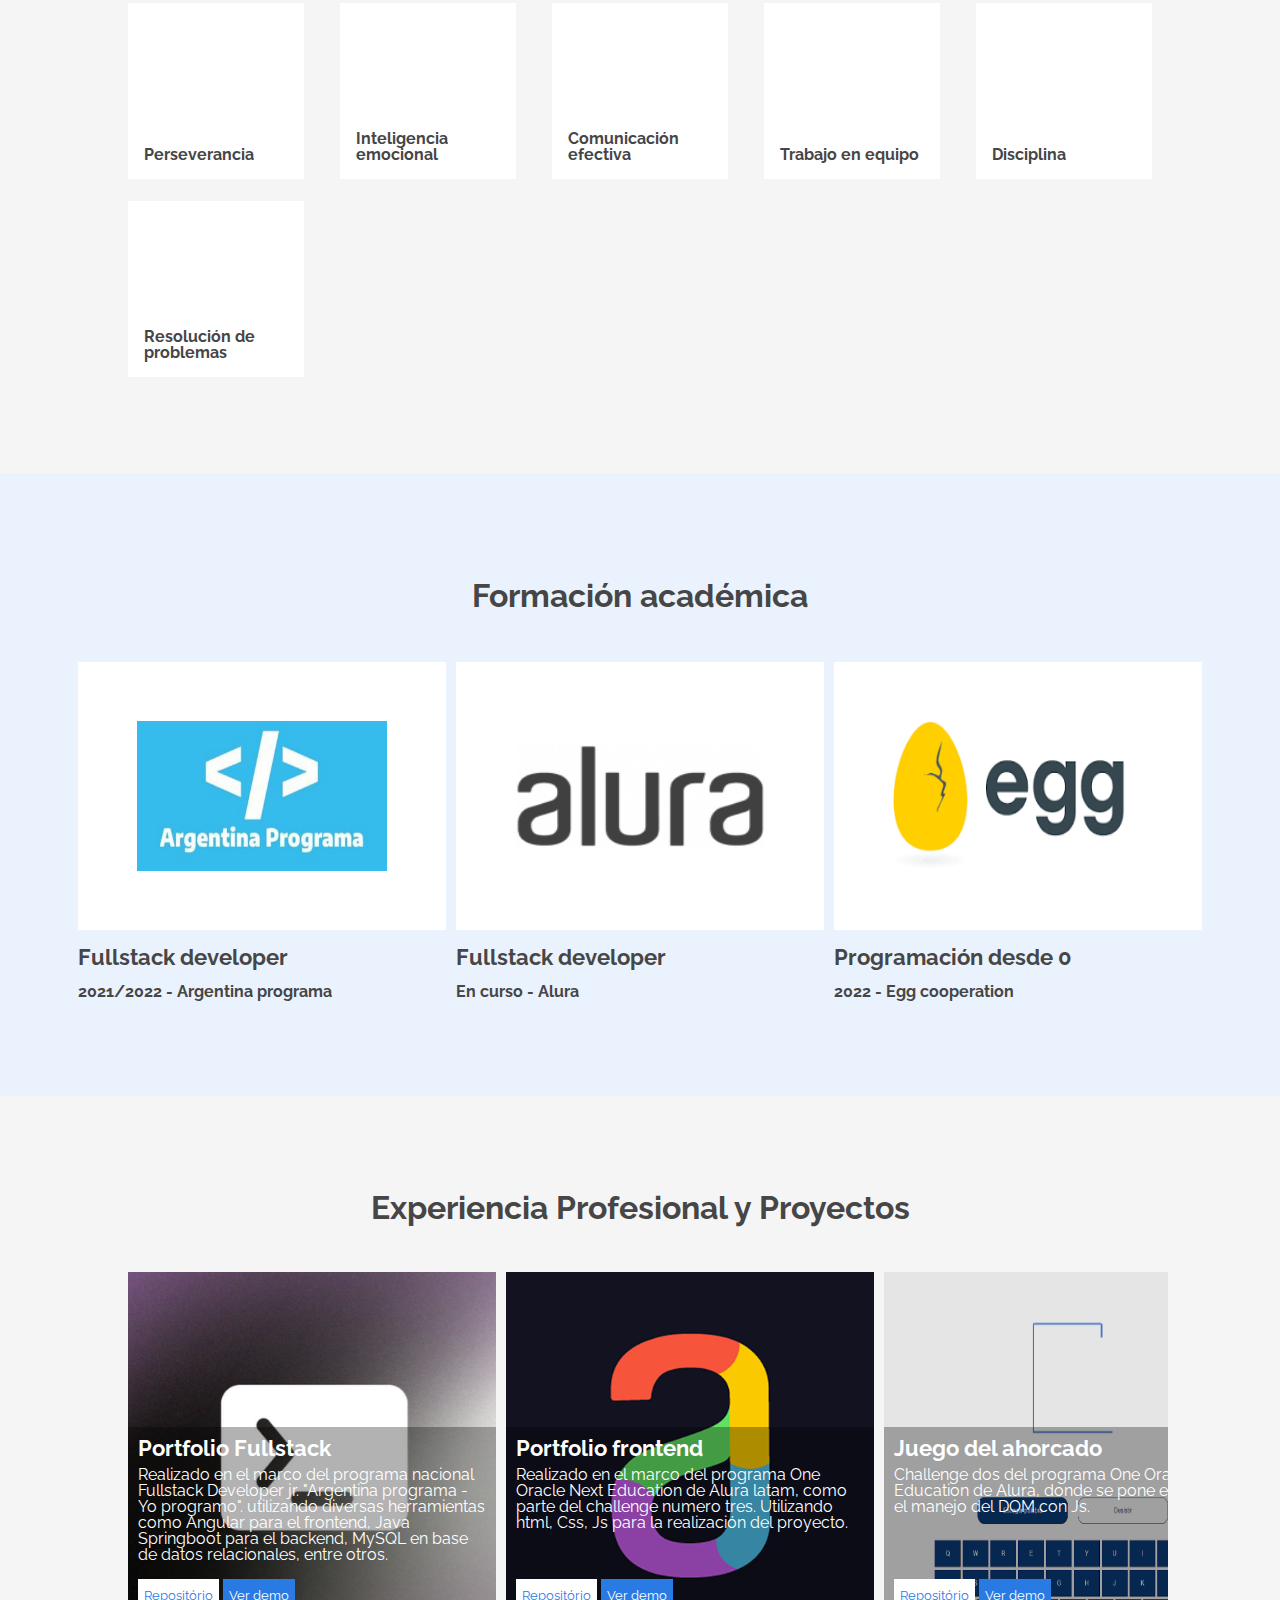
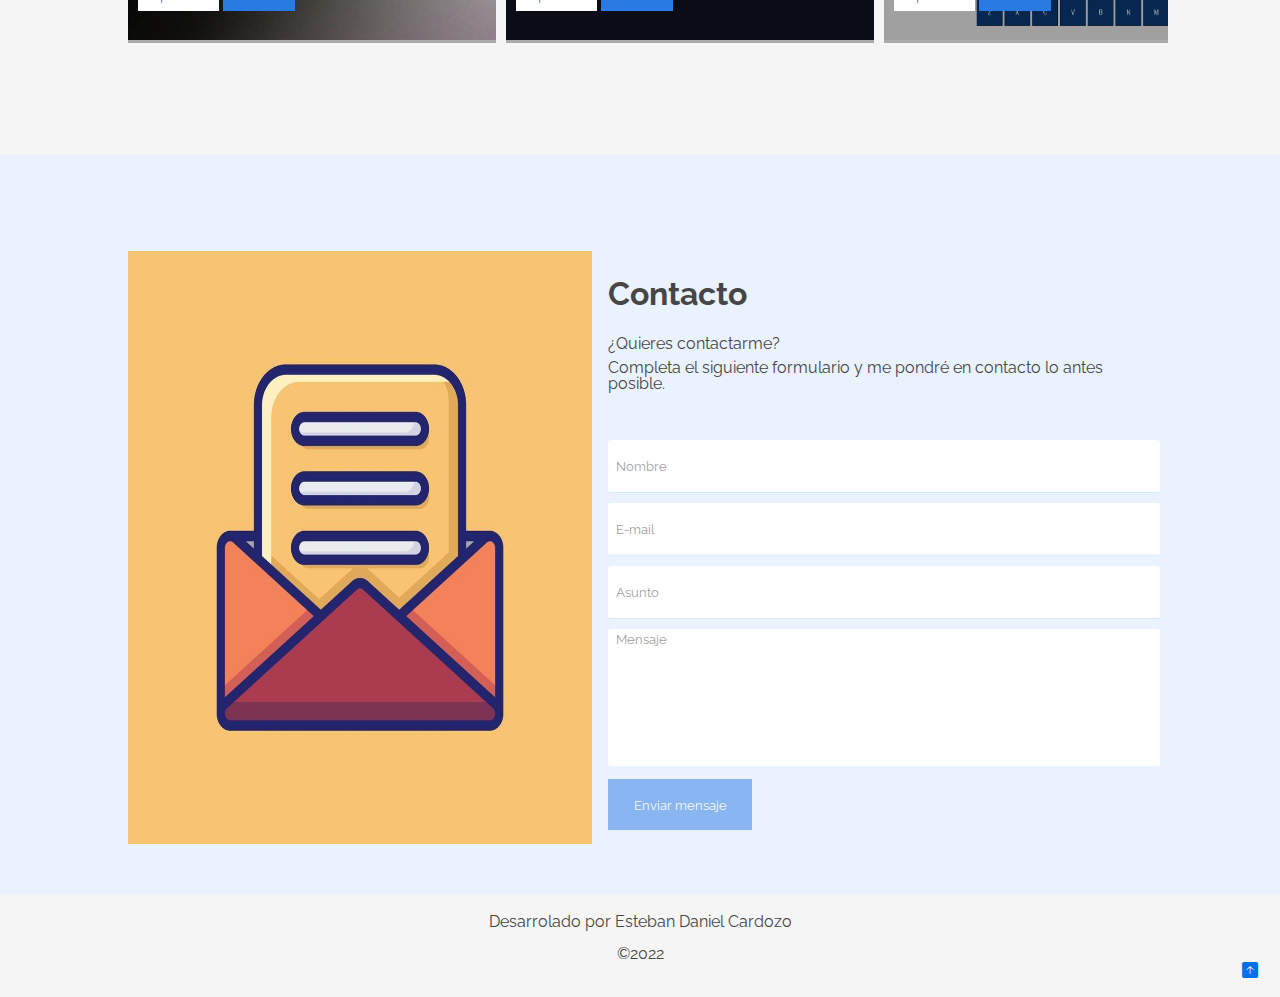
==== commit f39f5ce4: "version finalizada, deploy en curso" ====
--- a/index.html
+++ b/index.html
@@ -7,37 +7,37 @@
     <!-- Referencia de la hoja de estilo de Css -->
     <link rel="stylesheet" href="style.css" />
     <!--css del menu----------------------------------------->
-    <link rel="stylesheet" href="./menu.css" />
+    <link rel="stylesheet" href="./css/menu/menu.css" />
     <link rel="stylesheet" href="./css/menu/menu-header.css" />
     <link rel="stylesheet" href="./css/menu/menu-list.css" />
     <!--css header__title----------------------------------->
-    <link rel="stylesheet" href="./title.css" />
+    <link rel="stylesheet" href="./css/title/title.css" />
     <link rel="stylesheet" href="./css/title/title-profile.css" />
     <link rel="stylesheet" href="./css/title/title-network.css" />
     <!--css section about------------------------------------->
-    <link rel="stylesheet" href="./about.css" />
+    <link rel="stylesheet" href="./css/about/about.css" />
     <!-----------css section hard skilsss-------------------------->
-    <link rel="stylesheet" href="./skills.css" />
+    <link rel="stylesheet" href="./css/skills/skills.css" />
     <link rel="stylesheet" href="./css/skills/skills-line.css" />
     <link rel="stylesheet" href="./css/skills/skills-box.css" />
     <!--css section soft skilss------------------------------------->
-    <link rel="stylesheet" href="./soft-skills.css" />
+    <link rel="stylesheet" href="./css/soft/soft-skills.css" />
     <link rel="stylesheet" href="./css/soft/soft-line.css" />
     <link rel="stylesheet" href="./css/soft/soft-box.css" />
     <!--css Sección de Formación académica -------------------->
-    <link rel="stylesheet" href="./academic.css" />
+    <link rel="stylesheet" href="./css/academic/academic.css" />
     <link rel="stylesheet" href="./css/academic/academic-box.css" />
     <link rel="stylesheet" href="./css/academic/academic-list.css" />
     <!--section css experiencia laboral/proyectos-------------->
-    <link rel="stylesheet" href="./experience.css" />
+    <link rel="stylesheet" href="./css/experience/experience.css" />
     <link rel="stylesheet" href="./css/experience/experience-card.css" />
     <link rel="stylesheet" href="./css/experience/experince-card-btn.css" />
     <!--------section de de contaco------------------->
-    <link rel="stylesheet" href="./contact.css" />
+    <link rel="stylesheet" href="./css/contact/contact.css" />
     <link rel="stylesheet" href="./css/contact/contact-title.css" />
     <link rel="stylesheet" href="./css/contact/contact-form.css" />
     <!-----section del footer-------------------------->
-    <link rel="stylesheet" href="./footer.css" />
+    <link rel="stylesheet" href="./css/footer/footer.css" />
     <!--validaciones del form-->
     <link rel="stylesheet" href="./css/validations/inputs.css" />
 
@@ -485,7 +485,7 @@
             <h2 class="formcontato__title">Contacto</h2>
             <h3 class="formcontacto__subtext">¿Quieres contactarme?</h3>
             <h3 class="formcontacto__subtext">
-              Complete el siguiente formulario y me pondré en contacto con usted
+              Completa el siguiente formulario y me pondré en contacto
               lo antes posible.
             </h3>
 
--- a/style.css
+++ b/style.css
@@ -68,36 +68,3 @@
 }
 
 
-/* Vamos a desafiarnos trabajando con responsividad?
-Utiliza las referencias de los breakpoints @media abajo */
-
-
-/*Tablet*/
-@media (min-width: 768px) {
-
-
-
-}
-
-/*Mobile*/
-@media (min-width: 425px) {
-
-/*Menu*/
-
-/*Titulo*/
-
-/*Sección sobre mi*/
-
-/*Skills*/
-
-/*Hobbies*/
- 
-/*Formación Académica*/
-
-/*Experiencia Profesional*/
-
- /*Contacto*/
-
-/*Footer*/
-
-}--- a/css/menu/menu.css
+++ b/css/menu/menu.css
@@ -0,0 +1,58 @@
+/*Sección Menu*/
+
+.lbl-switch{
+    margin:8px 0 0 10px;
+    display: inline-block;
+    width:55px;
+    height: 30px;
+    background-color: #4d4d4d;
+    border-radius: 100px;
+    position: relative;
+    cursor: pointer;
+}
+
+.lbl-switch::after{
+    position: absolute;
+    content: "";
+    width:22px;
+    height:22px;
+    background: #fff;
+    border-radius: 100px;
+    top: 4px;
+    left: 5px;
+    transition:0.3s;
+}
+
+#dark-mode:checked~ .lbl-switch::after{
+    left: 28px;
+}
+
+
+#dark-mode{
+    display: none;
+}
+
+ .menu {
+
+    display:flex;
+    justify-content: space-around;
+    text-align: center;
+    align-items: center;
+    margin-top: 1.2rem;
+    
+
+}
+
+/*responsive design-------------------------------------*/
+@media (max-width: 368px) {
+    .menu{
+        justify-content: center;
+    }
+
+ 
+
+
+
+
+   
+}--- a/css/title/title.css
+++ b/css/title/title.css
@@ -0,0 +1,11 @@
+/*Sección Title*/
+
+.title__div{
+    display: flex;
+    align-items: center;
+    width: 80%;
+    margin: auto;
+    margin-top: 2rem;
+    
+}
+
--- a/css/about/about.css
+++ b/css/about/about.css
@@ -0,0 +1,46 @@
+/*Sección About*/
+.about{
+    background-color: var(--cor-sobre-mi);
+    margin-top:1.5rem;
+}
+
+.about__container{
+    width: 80%;
+    margin:auto;
+    gap:16px;
+    
+}
+
+.about__title{
+    font-size:2rem;
+    font-weight:bold;
+}
+
+.about__p{
+    padding: 1rem 0 8rem 0;
+}
+
+.about__paragraph{
+  
+    width:70%;
+   
+
+}
+
+@media (max-width: 768px) {
+
+    .about__title{
+        font-size:1.375rem;
+        
+    }
+
+    .about__paragraph{
+  
+        font-size:0.875rem ;
+       
+    
+    }
+    
+
+    
+}--- a/css/skills/skills.css
+++ b/css/skills/skills.css
@@ -0,0 +1,21 @@
+.skills{
+   width: 80%;
+   margin: auto;
+   margin-top:2rem;
+}
+
+.skills__title{
+
+    text-align: center;
+    font-weight:bold;
+    font-size:2rem;
+
+}
+
+@media (max-width: 768px) {
+    
+    .skills__title{
+        font-size:1.375rem;
+    }
+    
+}--- a/css/skills/skills-line.css
+++ b/css/skills/skills-line.css
@@ -10,7 +10,7 @@
 
     .skills__line{
         display: flex;
-        justify-content:space-evenly;
+        justify-content:center;
         
         
     }
--- a/css/soft/soft-skills.css
+++ b/css/soft/soft-skills.css
@@ -0,0 +1,24 @@
+.soft{
+    width: 80%;
+    margin: auto;
+    margin-top:6rem;
+    margin-bottom:6rem;
+ }
+ 
+ .soft__title{
+ 
+     text-align: center;
+     font-weight:bold;
+     font-size:2rem;
+ 
+ }
+
+ @media (max-width: 768px) {
+
+    .soft__title{
+       
+        font-size:1.375rem;
+    
+    }
+    
+}
--- a/css/soft/soft-line.css
+++ b/css/soft/soft-line.css
@@ -11,7 +11,7 @@
 
     .soft__line{
         display: flex;
-        justify-content:space-evenly;
+        justify-content:center;
         
         
     }
--- a/css/academic/academic.css
+++ b/css/academic/academic.css
@@ -0,0 +1,22 @@
+.academic{
+    width:100%;
+    background-color: var(--cor-sobre-mi);
+    padding-top:5rem;
+    padding-bottom:5rem;
+}
+
+.academic__title{
+    text-align: center;
+    font-weight:bold;
+    font-size:2rem; 
+}
+
+@media (max-width: 768px) {
+
+    .academic__title{
+       
+        font-size:1.375rem;
+    
+    }
+    
+}
--- a/css/experience/experience.css
+++ b/css/experience/experience.css
@@ -0,0 +1,76 @@
+.experience{
+    width:100%;
+    margin-top:6rem;
+}
+
+.experience__section__title{
+    text-align: center;
+    font-weight:bold;
+    font-size:2rem;
+}
+
+.experience__galery{
+    
+    width:80%;
+    margin:auto;
+    margin-top: 2rem;
+    display: flex;
+    overflow-y: auto;
+    padding:1rem;
+}
+
+/*diseñooo de barra----*/
+.experience__galery::-webkit-scrollbar{
+    width: 10px;
+    background: #d6eaff;
+    border-radius:100px;
+    
+}
+
+.experience__galery::-webkit-scrollbar-thumb{
+    border-radius:100px;
+    background: #0071ea;
+    
+}
+
+.experience__galery::-webkit-scrollbar-thumb:hover{
+    background: #0068d7;
+    
+}
+
+
+@media(max-width:768px){
+
+   
+
+    .experience__section__title{
+        
+        font-size:1.375rem;
+    }
+
+    .experience__card__p{
+
+        font-size: 0.875rem;
+
+    }
+    
+}
+
+@media(max-width:500px){
+
+    .experience__galery{
+    
+      
+        display: flex;
+        flex-direction: column;
+        align-items: center;
+        justify-content:center;
+        overflow-y:initial;
+
+        
+    }
+
+   
+
+
+}--- a/css/experience/experience-card.css
+++ b/css/experience/experience-card.css
@@ -53,7 +53,7 @@
     .experience__card__body{
         
         position:static;
-        width: 268px;
+        width: 258px;
         
         
     }
--- a/css/contact/contact.css
+++ b/css/contact/contact.css
@@ -0,0 +1,24 @@
+.formcontacto{
+    display: flex;
+    width: 100%;
+    background-color:var( --cor-sobre-mi);
+    margin-top: 6rem;
+}
+
+.formcontacto__contacto {
+    width: 80%;
+    margin: auto;
+    display: flex;
+    padding: 6rem 3rem 3rem 3rem;
+
+}
+
+@media(max-width:768px){
+
+   .formcontacto__contacto{ 
+    padding-top: 2rem;
+
+   }
+
+
+}
--- a/css/footer/footer.css
+++ b/css/footer/footer.css
@@ -0,0 +1,42 @@
+.footer {
+   
+    width: 100%;
+    height:6.375rem;
+    display: flex;
+
+}
+
+.footer__rodapie{
+    width:100%;
+    margin:auto;
+   
+    
+}
+
+.footer__rodapie p {
+    
+    text-align: center;
+  
+}
+
+.footer__volver-inicio{
+
+  
+    display: flex;
+    justify-content: flex-end;
+    margin-right: 1.375rem;
+    color:#0071ea;
+    
+
+}
+
+
+.footer__volver-inicio i:hover{
+
+    cursor: pointer;
+    transition: 0.3s all;
+    transform: scale(1.5);
+   
+}
+
+
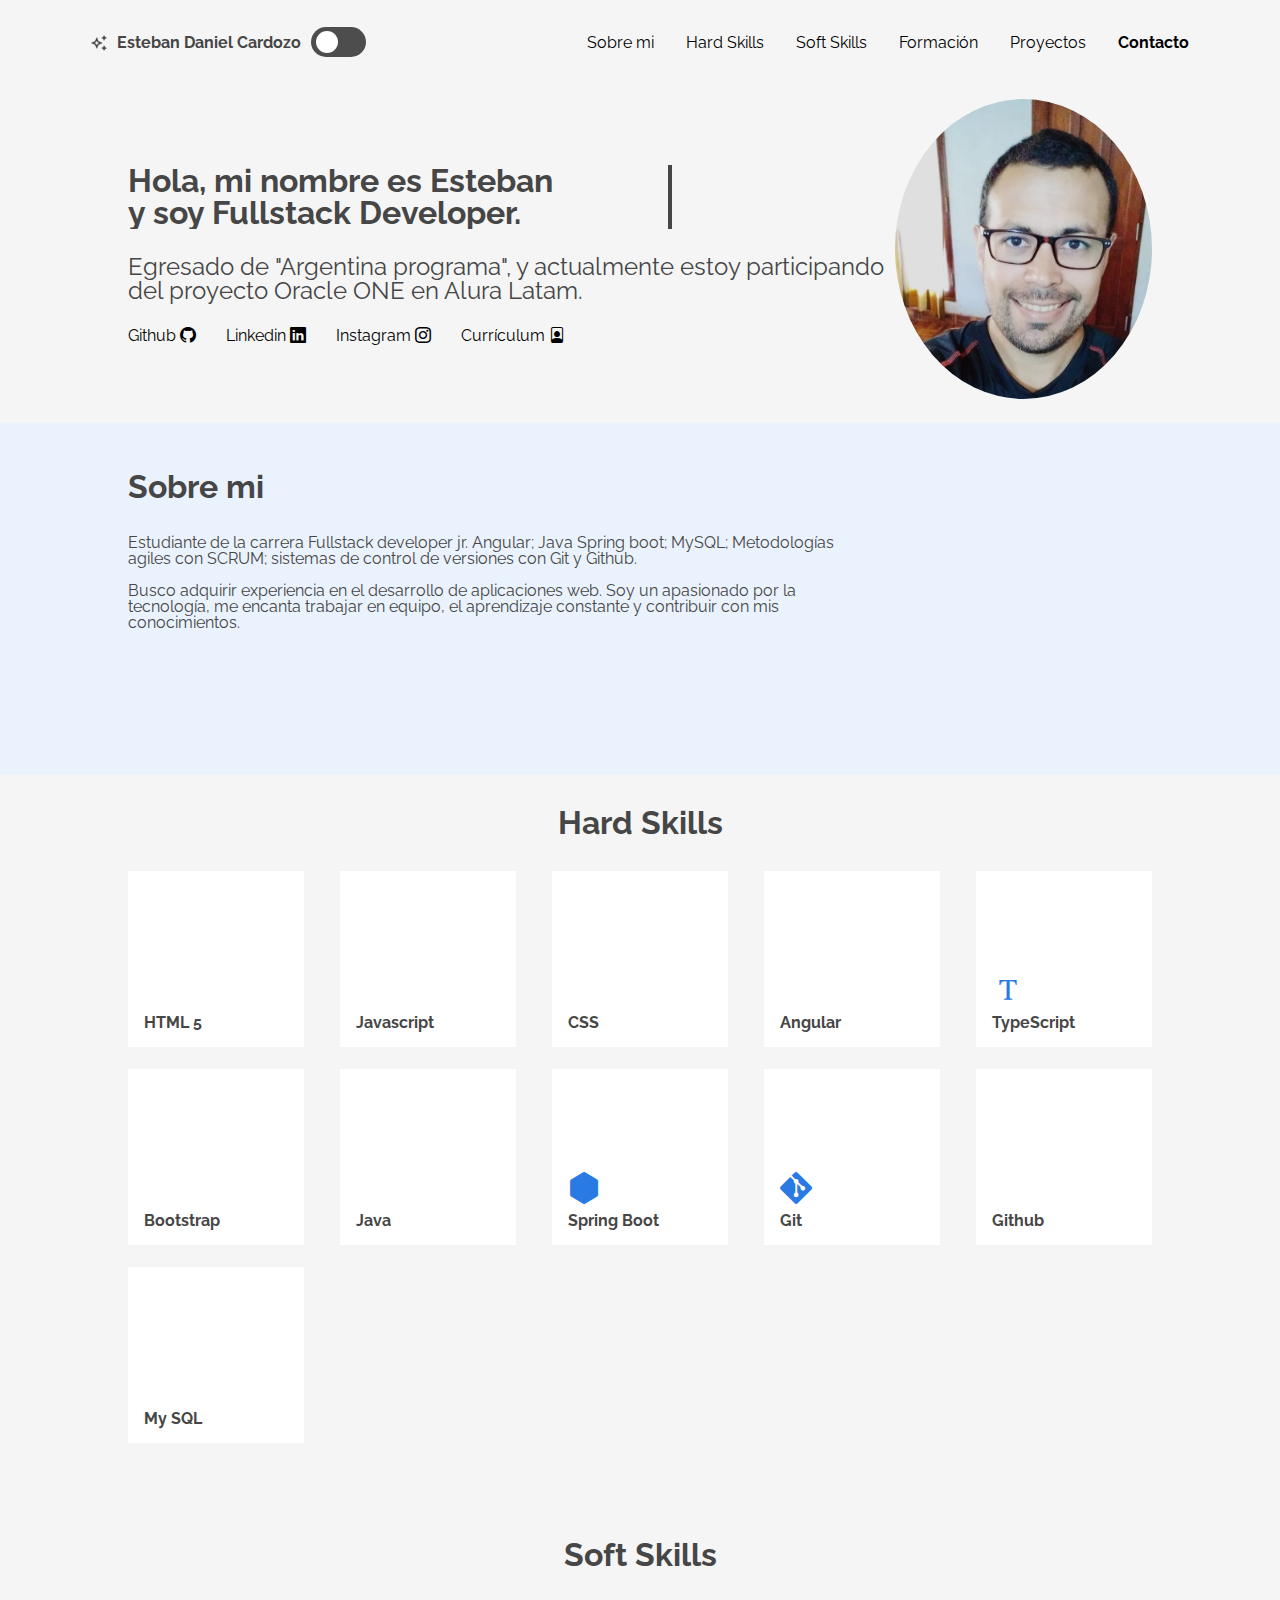
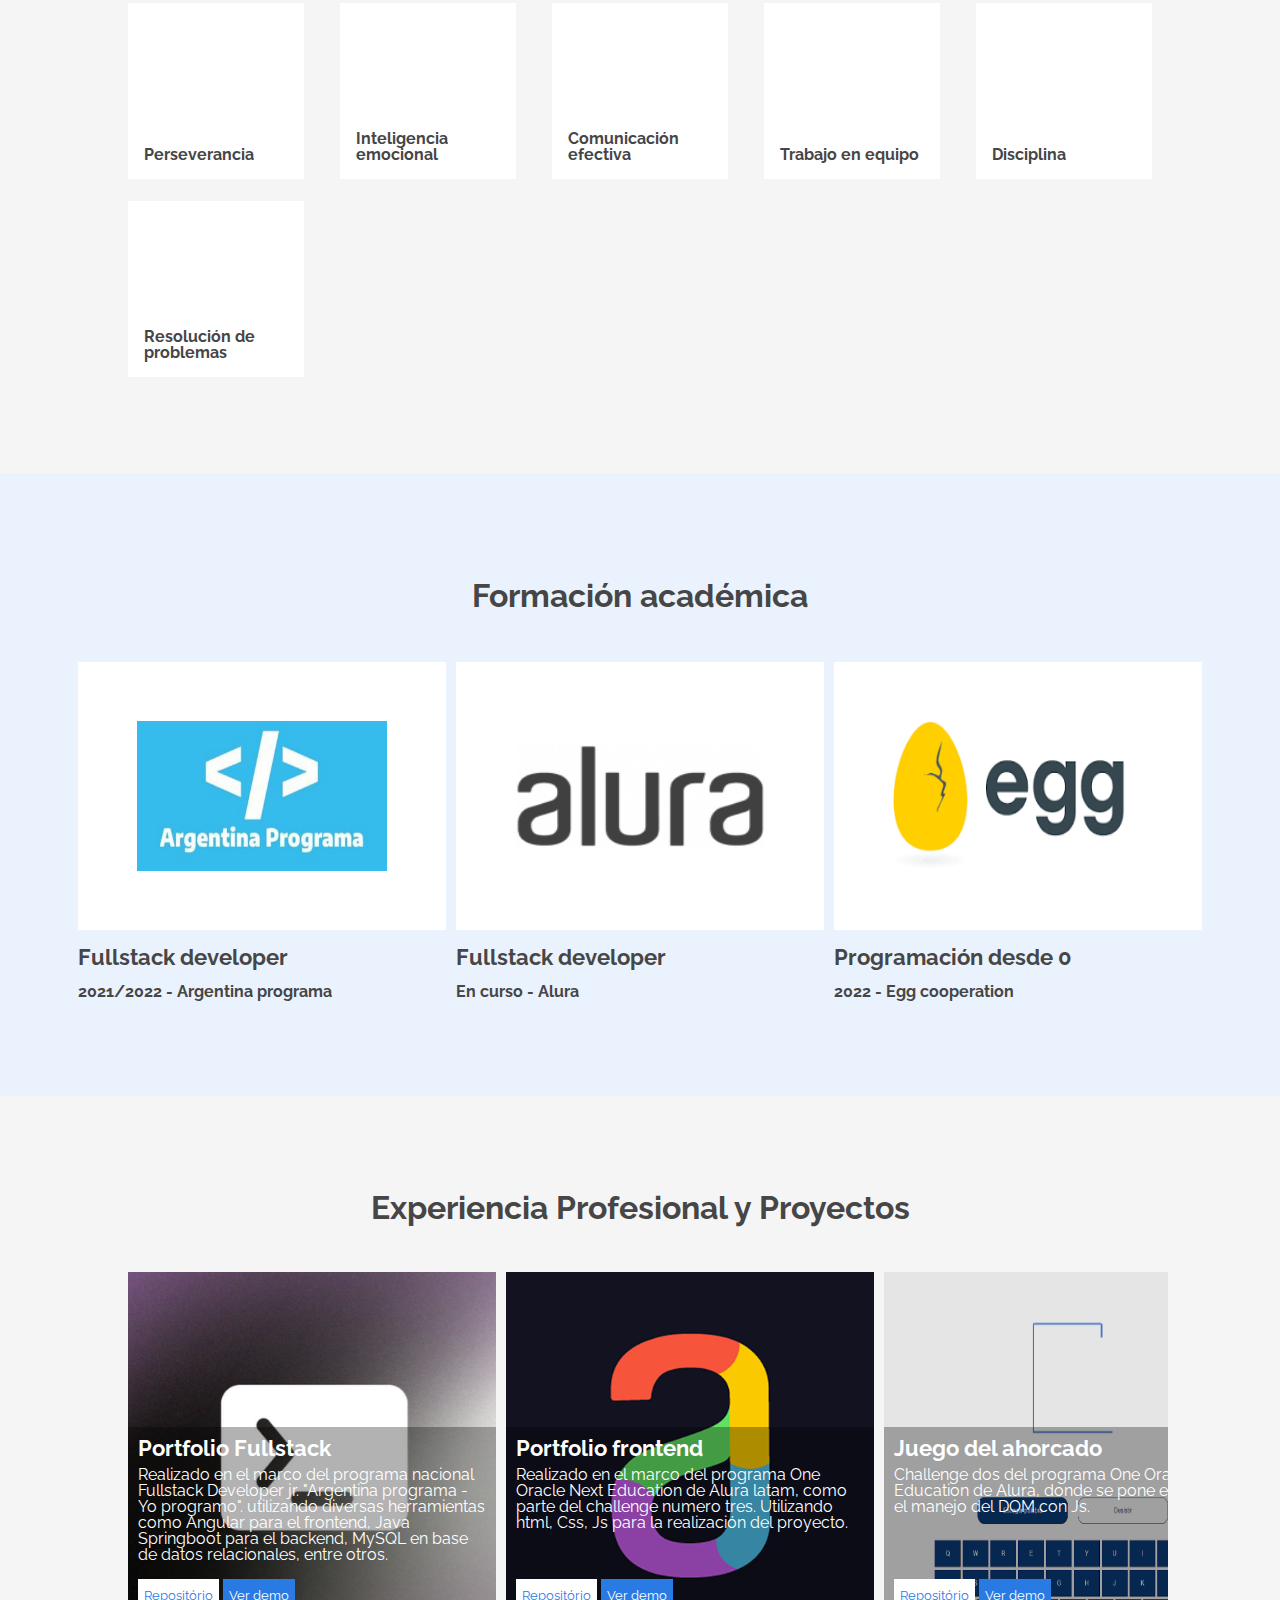
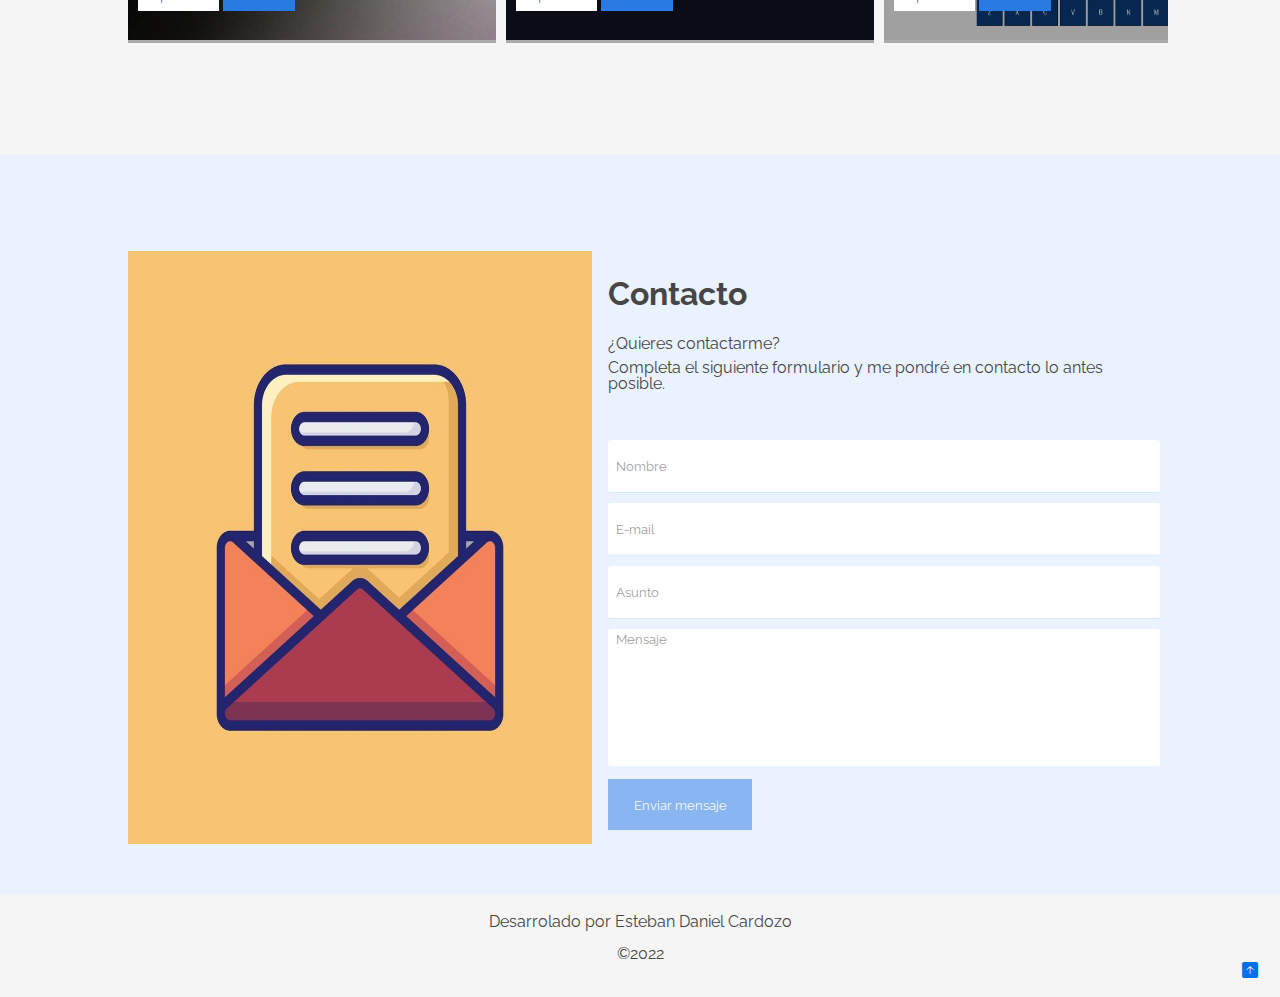
==== commit a34fd2a0: "modificaciones en title-profile.css" ====
--- a/index.html
+++ b/index.html
@@ -94,8 +94,8 @@
           <img class="title__profile" src="./assets/profile.jpeg" />
           <div class="title__container">
             <h2 class="title__bio">
-              Hola, mi nombre es Esteban Cardozo <br> y soy desarrolador web
-              Fullstack.
+              Hola, mi nombre es Esteban <br> y soy
+              Fullstack Developer.
             </h2>
 
             <h3 class="title__subsection">
--- a/css/title/title-profile.css
+++ b/css/title/title-profile.css
@@ -12,10 +12,10 @@
 .title__bio{
 
     font-size:2.75rem;
+    border-right: 4px solid;
+    width: 27ch;
     white-space: nowrap;
-    border-right: 4px solid;
-    width: 29ch;
-    animation: typing 2s steps(40),
+    animation: typing 2s steps(27),
     blink 0.5s infinite step-end alternate;
     overflow: hidden;
 }
@@ -24,6 +24,8 @@
     from {
         width: 0;
     } 
+
+  
 }
 
 @keyframes blink {
